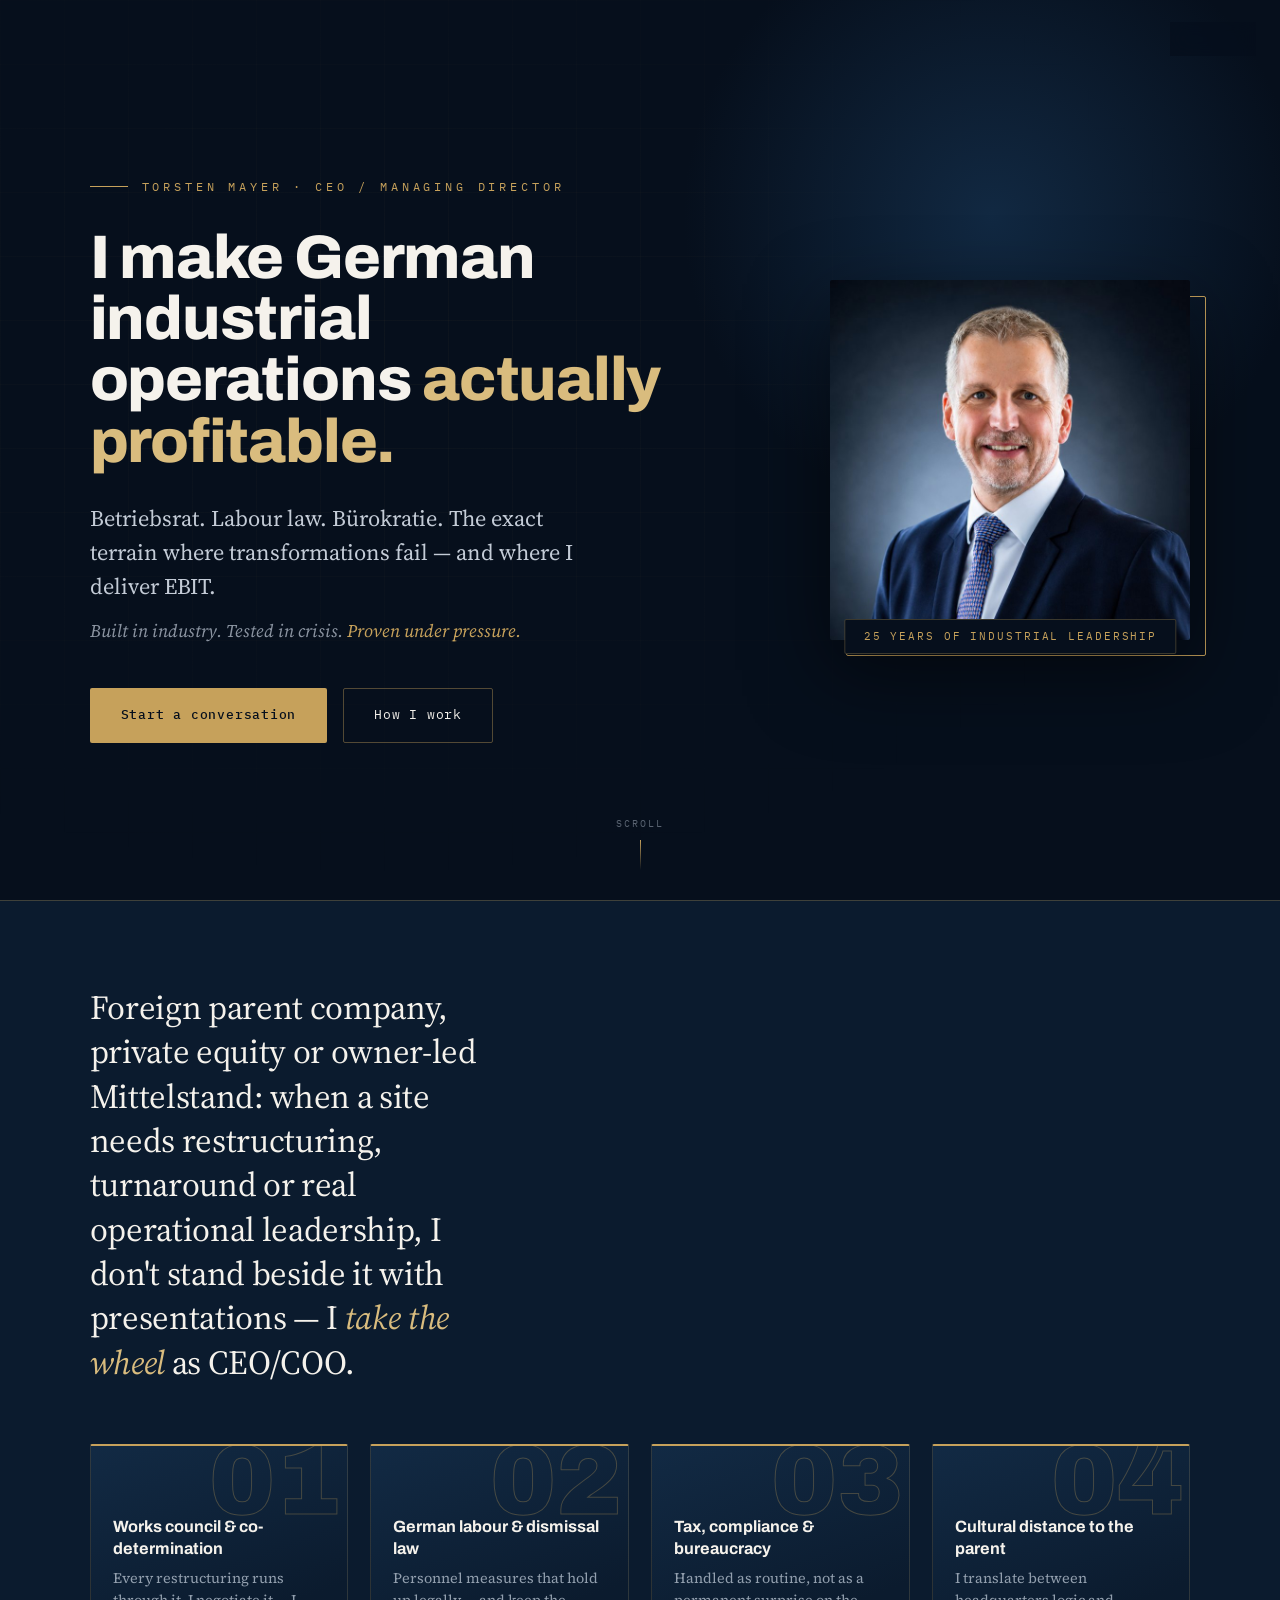
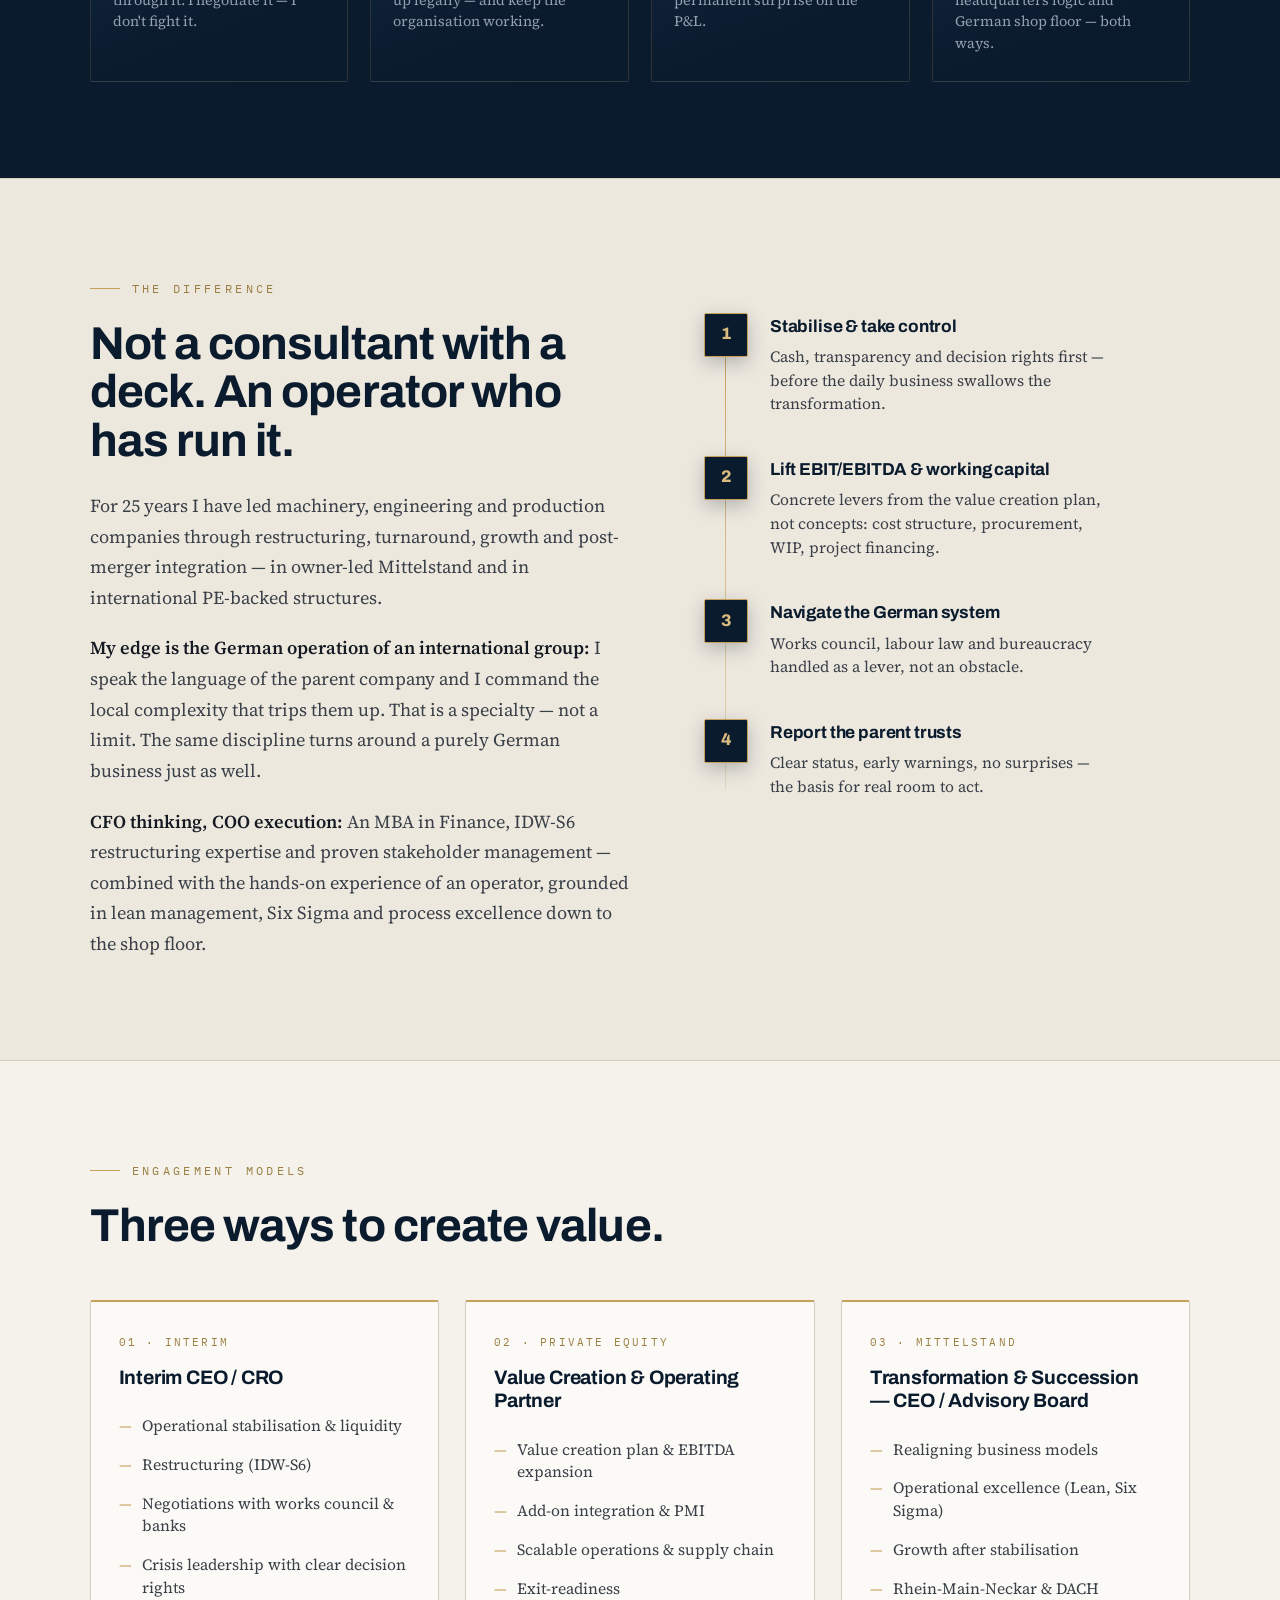
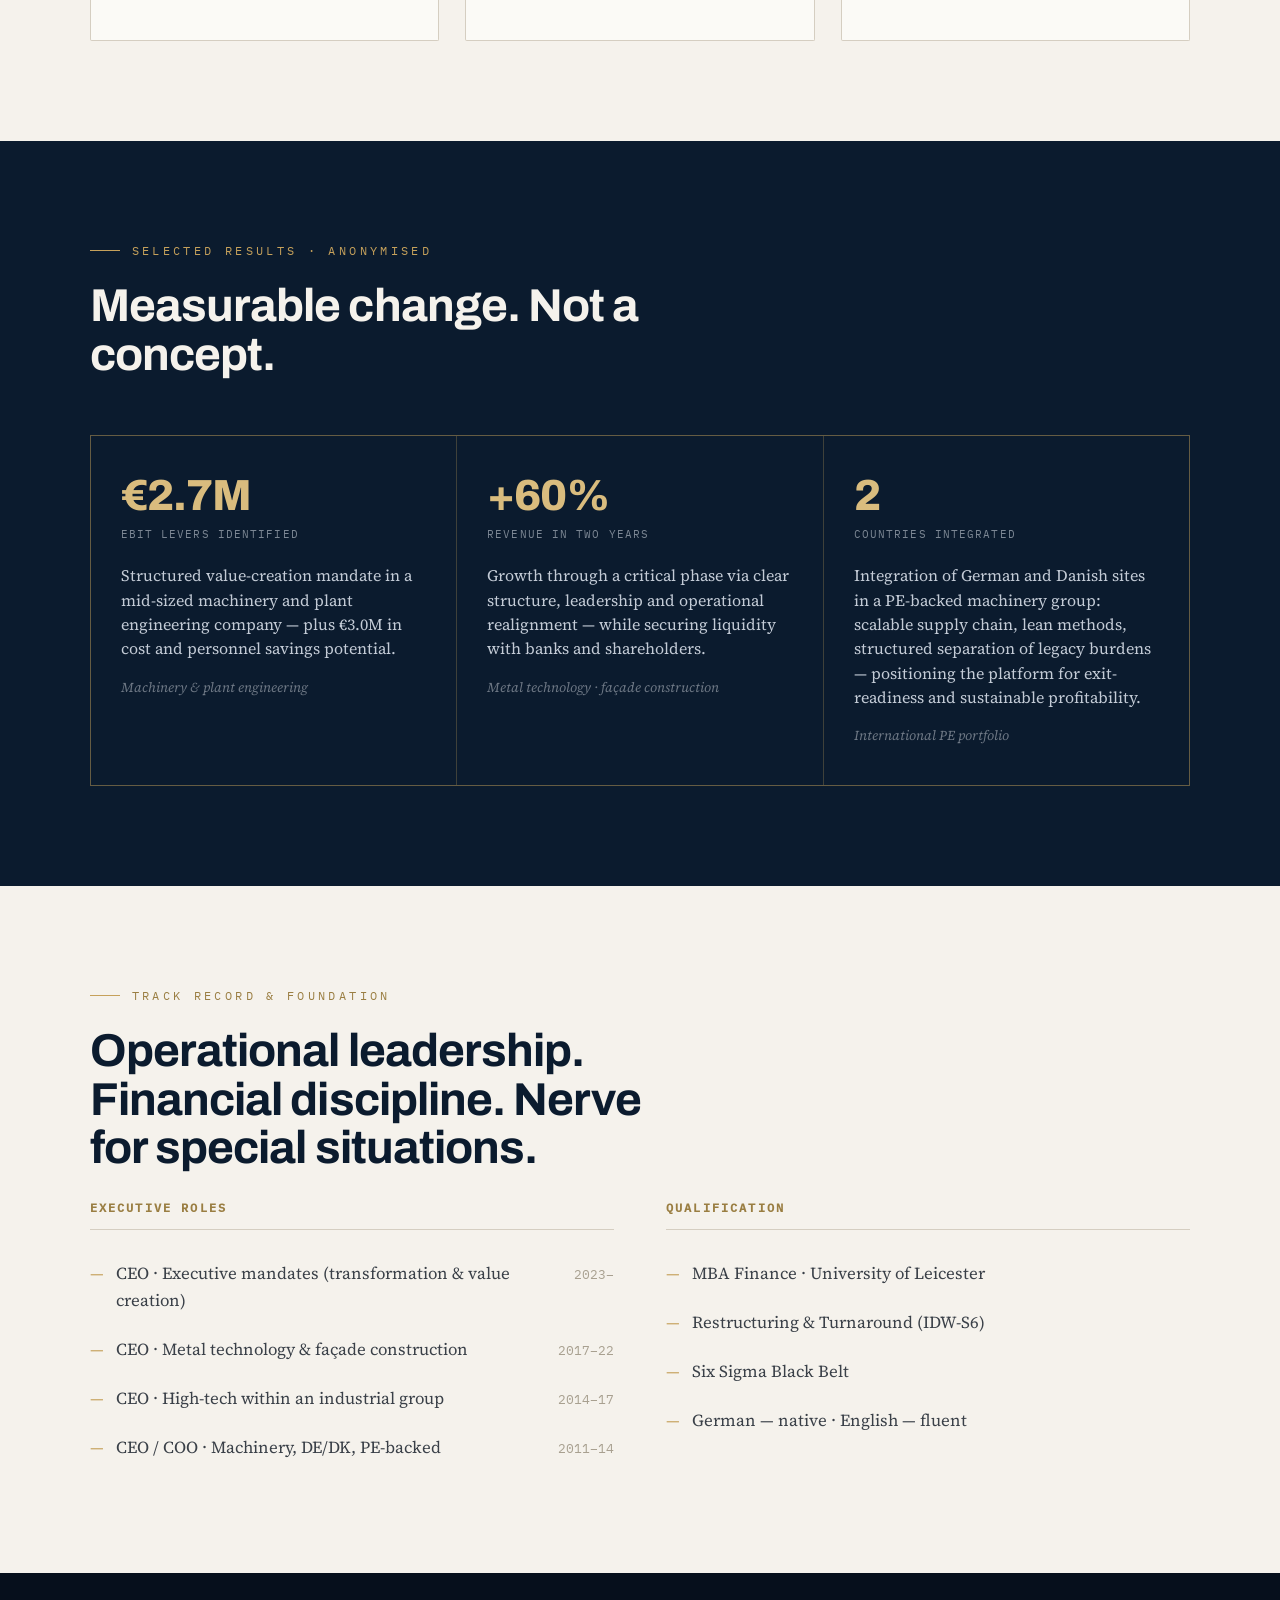
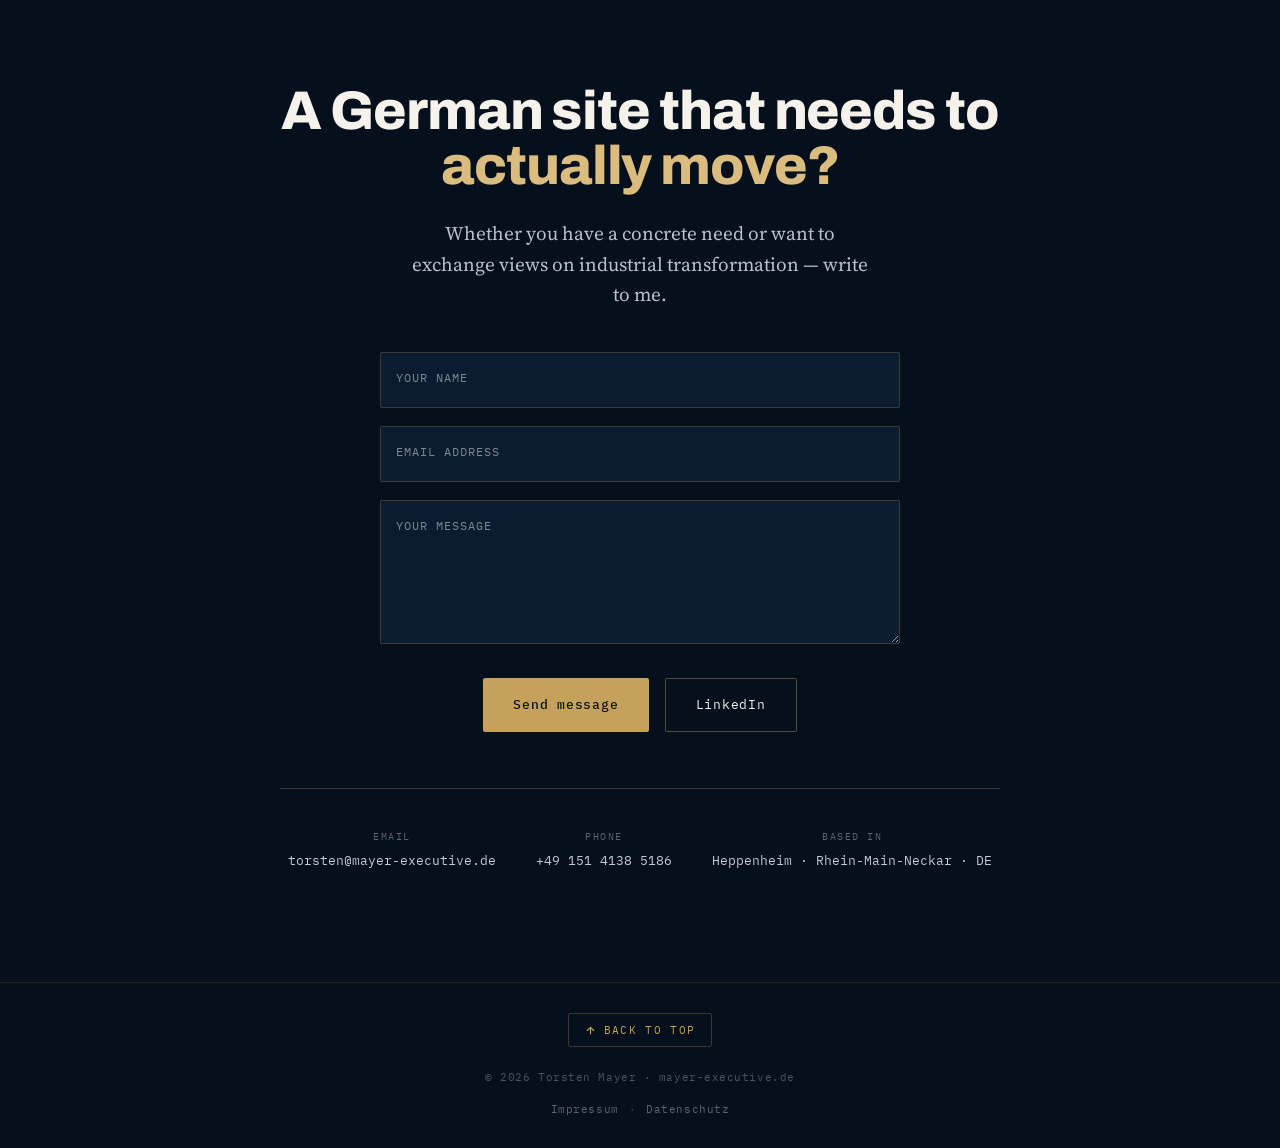
==== index.html @ fddfdbe5 "Add SEO basics: sitemap, robots, meta description, OG/Twitter tags - sitemap.xml listing index, impr" ====
<!DOCTYPE html>
<html lang="en">
<head>
<meta charset="UTF-8">
<meta name="viewport" content="width=device-width, initial-scale=1.0">
<title>Torsten Mayer, Executive for German Operations of International Companies</title>
<meta name="description" content="Torsten Mayer makes the German operations of international companies actually profitable. 25 years of industrial leadership in restructuring, turnaround and operational transformation as CEO and COO.">
<link rel="canonical" href="https://mayer-executive.de/">

<!-- Open Graph -->
<meta property="og:type" content="website">
<meta property="og:title" content="Torsten Mayer, Executive for German Operations of International Companies">
<meta property="og:description" content="I make the German operations of international companies actually profitable. 25 years of industrial leadership as CEO and COO in restructuring, turnaround and operational transformation.">
<meta property="og:url" content="https://mayer-executive.de/">
<meta property="og:image" content="https://mayer-executive.de/og-image.jpg">
<meta property="og:image:width" content="760">
<meta property="og:image:height" content="760">
<meta property="og:image:alt" content="Torsten Mayer">
<meta property="og:site_name" content="Torsten Mayer">
<meta property="og:locale" content="en_US">
<meta property="og:locale:alternate" content="de_DE">

<!-- Twitter Card -->
<meta name="twitter:card" content="summary_large_image">
<meta name="twitter:title" content="Torsten Mayer, Executive for German Operations of International Companies">
<meta name="twitter:description" content="I make the German operations of international companies actually profitable. 25 years of industrial leadership as CEO and COO.">
<meta name="twitter:image" content="https://mayer-executive.de/og-image.jpg">

<link rel="stylesheet" href="fonts.css">
<style>
  :root{
    --navy:#0B1B2E;
    --navy-deep:#060F1C;
    --navy-mid:#122A44;
    --gold:#C6A15B;
    --gold-bright:#D9BC7E;
    --paper:#F5F2EC;
    --paper-warm:#EDE8DE;
    --ink:#141922;
    --ink-soft:#3A4048;
    --line:#D5CEC1;
    --line-dark:rgba(198,161,91,0.28);
  }
  *{margin:0;padding:0;box-sizing:border-box}
  html{scroll-behavior:smooth}
  body{
    font-family:'Source Serif 4',Georgia,serif;
    color:var(--ink);
    background:var(--paper);
    line-height:1.6;
    -webkit-font-smoothing:antialiased;
    overflow-x:hidden;
  }
  .mono{font-family:'IBM Plex Mono',monospace}

  /* language visibility — controlled by body class */
  body.lang-en [data-lang="de"]{display:none !important}
  body.lang-de [data-lang="en"]{display:none !important}

  /* ---------- language switch ---------- */
  .lang-toggle{
    position:fixed;top:22px;right:24px;z-index:100;
    display:flex;gap:2px;
    background:rgba(6,15,28,0.72);
    backdrop-filter:blur(10px);
    border:1px solid var(--line-dark);
    border-radius:2px;padding:3px;
  }
  .lang-toggle button{
    font-family:'IBM Plex Mono',monospace;
    font-size:11px;letter-spacing:0.08em;
    background:none;border:none;color:#8A93A0;
    padding:6px 11px;cursor:pointer;border-radius:1px;
    transition:all .2s;
  }
  .lang-toggle button.active{background:var(--gold);color:var(--navy-deep);font-weight:500}
  .lang-toggle button:not(.active):hover{color:var(--paper)}

  /* ---------- hero ---------- */
  .hero{
    position:relative;
    background:var(--navy-deep);
    color:var(--paper);
    min-height:100vh;
    display:flex;flex-direction:column;
    justify-content:center;
    padding:110px 7vw 90px;
    overflow:hidden;
  }
  .hero-grid-bg{
    position:absolute;inset:0;
    background-image:
      linear-gradient(rgba(198,161,91,0.045) 1px,transparent 1px),
      linear-gradient(90deg,rgba(198,161,91,0.045) 1px,transparent 1px);
    background-size:64px 64px;
    mask-image:radial-gradient(ellipse 80% 70% at 30% 40%,black,transparent 85%);
    -webkit-mask-image:radial-gradient(ellipse 80% 70% at 30% 40%,black,transparent 85%);
  }
  .hero-glow{
    position:absolute;top:-15%;right:-5%;
    width:55vw;height:55vw;
    background:radial-gradient(circle,rgba(18,42,68,0.95),transparent 62%);
    pointer-events:none;
  }
  .hero-inner{
    position:relative;max-width:1160px;margin:0 auto;width:100%;
    display:grid;grid-template-columns:1.15fr 0.85fr;gap:56px;align-items:center;
  }
  .eyebrow{
    font-family:'IBM Plex Mono',monospace;
    font-size:12px;letter-spacing:0.32em;text-transform:uppercase;
    color:var(--gold);margin-bottom:30px;
    display:flex;align-items:center;gap:14px;
  }
  .eyebrow::before{content:"";width:38px;height:1px;background:var(--gold)}
  .hero h1{
    font-family:'Archivo',sans-serif;
    font-weight:800;
    font-size:clamp(2.3rem,4.8vw,4.2rem);
    line-height:1.0;letter-spacing:-0.02em;
    margin-bottom:30px;max-width:17ch;
  }
  .hero h1 .hl{color:var(--gold-bright)}
  .hero-sub{
    font-size:clamp(1.1rem,1.8vw,1.4rem);
    color:#C3CBD6;font-weight:400;
    max-width:44ch;line-height:1.5;margin-bottom:14px;
  }
  .hero-tag{
    font-family:'Source Serif 4',serif;font-style:italic;
    font-size:clamp(1rem,1.4vw,1.15rem);
    color:#8A93A0;margin-bottom:42px;
  }
  .hero-tag .proven{color:var(--gold);font-style:italic}
  .hero-cta{display:flex;gap:16px;flex-wrap:wrap;align-items:center}
  .btn{
    font-family:'IBM Plex Mono',monospace;
    font-size:13px;letter-spacing:0.06em;
    padding:16px 30px;border-radius:2px;
    text-decoration:none;cursor:pointer;border:1px solid transparent;
    transition:all .22s;display:inline-block;
  }
  .btn-gold{background:var(--gold);color:var(--navy-deep);font-weight:500}
  .btn-gold:hover{background:var(--gold-bright);transform:translateY(-2px)}
  .btn-ghost{border-color:rgba(198,161,91,0.4);color:var(--paper)}
  .btn-ghost:hover{border-color:var(--gold);background:rgba(198,161,91,0.08)}

  /* portrait */
  .hero-portrait{position:relative;justify-self:end;width:min(360px,100%)}
  .hero-portrait .frame{
    position:absolute;inset:0;
    transform:translate(16px,16px);
    border:1px solid var(--gold);
    border-radius:2px;
    pointer-events:none;
  }
  .hero-portrait img{
    display:block;width:100%;height:auto;
    border-radius:2px;
    box-shadow:0 30px 80px rgba(0,0,0,0.55);
    position:relative;
  }
  .hero-portrait .caption{
    position:absolute;bottom:-14px;left:50%;transform:translateX(-50%);
    background:var(--navy-deep);
    border:1px solid var(--line-dark);
    padding:8px 18px;border-radius:2px;
    font-family:'IBM Plex Mono',monospace;font-size:10.5px;
    letter-spacing:0.18em;text-transform:uppercase;color:var(--gold);
    white-space:nowrap;
  }

  .hero-scroll{
    position:absolute;bottom:30px;left:50%;transform:translateX(-50%);
    font-family:'IBM Plex Mono',monospace;font-size:10px;
    letter-spacing:0.2em;color:#5A6472;text-transform:uppercase;
    display:flex;flex-direction:column;align-items:center;gap:8px;
    text-decoration:none;cursor:pointer;transition:color .2s;
  }
  .hero-scroll:hover{color:var(--gold)}
  .hero-scroll::after{content:"";width:1px;height:30px;background:linear-gradient(var(--gold),transparent)}

  /* ---------- the problem strip (redesigned) ---------- */
  .strip{
    background:var(--navy);color:var(--paper);
    padding:84px 7vw 96px;border-top:1px solid var(--line-dark);
  }
  .strip-inner{max-width:1160px;margin:0 auto}
  .strip-lead{
    font-size:clamp(1.4rem,2.8vw,2.1rem);
    line-height:1.32;font-weight:400;max-width:26ch;
    letter-spacing:-0.01em;
  }
  .strip-lead .em{color:var(--gold-bright);font-style:italic}
  .strip-cards{
    display:grid;grid-template-columns:repeat(4,1fr);
    gap:22px;margin-top:60px;
  }
  .scard{
    position:relative;
    background:linear-gradient(160deg,var(--navy-mid),var(--navy) 70%);
    border:1px solid rgba(198,161,91,0.18);
    border-top:2px solid var(--gold);
    border-radius:2px;
    padding:70px 22px 26px;
    overflow:hidden;
    transition:transform .28s ease, border-color .28s ease, box-shadow .28s ease;
  }
  .scard:hover{transform:translateY(-6px);border-color:rgba(198,161,91,0.55);box-shadow:0 22px 50px rgba(0,0,0,0.4)}
  .scard .ghost{
    position:absolute;top:-14px;right:6px;
    font-family:'Archivo',sans-serif;font-weight:900;
    font-size:6.2rem;line-height:1;
    color:transparent;
    -webkit-text-stroke:1px rgba(198,161,91,0.30);
    user-select:none;pointer-events:none;
  }
  .scard .t{
    position:relative;
    font-family:'Archivo',sans-serif;font-weight:700;
    font-size:1.02rem;line-height:1.35;color:var(--paper);
    margin-bottom:8px;
  }
  .scard .d{
    position:relative;
    font-size:0.9rem;color:#93A0AF;line-height:1.5;
  }

  /* ---------- section base (light) ---------- */
  .sec{padding:100px 7vw}
  .sec-inner{max-width:1160px;margin:0 auto}
  .sec-eyebrow{
    font-family:'IBM Plex Mono',monospace;
    font-size:12px;letter-spacing:0.28em;text-transform:uppercase;
    color:#9A7E42;margin-bottom:22px;
    display:flex;align-items:center;gap:12px;
  }
  .sec-eyebrow::before{content:"";width:30px;height:1px;background:var(--gold)}
  .sec-title{
    font-family:'Archivo',sans-serif;font-weight:700;
    font-size:clamp(1.9rem,3.6vw,3rem);
    line-height:1.05;letter-spacing:-0.02em;
    color:var(--navy);margin-bottom:26px;max-width:22ch;
  }
  .sec-body{font-size:1.14rem;color:var(--ink-soft);max-width:60ch;line-height:1.68}
  .sec-body p+p{margin-top:20px}
  .sec-body .strong{color:var(--ink);font-weight:600}

  /* niche section split */
  .niche{background:var(--paper-warm);border-top:1px solid var(--line);border-bottom:1px solid var(--line)}
  .niche-grid{display:grid;grid-template-columns:1.05fr 0.95fr;gap:60px;align-items:start}
  .niche-points{margin-top:14px;position:relative;padding-left:8px}
  .niche-points::before{
    content:"";position:absolute;left:29px;top:28px;bottom:28px;
    width:1px;background:linear-gradient(var(--gold) 0%,rgba(198,161,91,0.25) 100%);
  }
  .npoint{
    display:flex;gap:22px;padding:20px 18px 20px 0;position:relative;
    border-radius:2px;transition:background .25s,transform .25s;
  }
  .npoint:hover{background:rgba(198,161,91,0.07);transform:translateX(6px)}
  .npoint .ic{
    flex-shrink:0;width:44px;height:44px;
    background:var(--navy);color:var(--gold-bright);
    border:1px solid var(--gold);
    border-radius:2px;display:flex;align-items:center;justify-content:center;
    font-family:'Archivo',sans-serif;font-size:1.05rem;font-weight:800;
    position:relative;z-index:1;
    box-shadow:0 6px 18px rgba(11,27,46,0.25);
  }
  .npoint h4{font-family:'Archivo',sans-serif;font-size:1.08rem;font-weight:700;color:var(--navy);margin-bottom:5px;letter-spacing:-0.01em}
  .npoint p{font-size:0.98rem;color:var(--ink-soft);line-height:1.5;max-width:42ch}

  /* ---------- proof / cases ---------- */
  .cases{background:var(--navy);color:var(--paper)}
  .cases .sec-eyebrow{color:var(--gold)}
  .cases .sec-title{color:var(--paper)}
  .case-grid{display:grid;grid-template-columns:repeat(3,1fr);gap:1px;background:var(--line-dark);margin-top:56px;border:1px solid var(--line-dark)}
  .case{background:var(--navy);padding:38px 30px;position:relative}
  .case .metric{
    font-family:'Archivo',sans-serif;font-weight:800;
    font-size:clamp(2rem,3.4vw,2.9rem);color:var(--gold-bright);
    letter-spacing:-0.02em;line-height:1;margin-bottom:8px;
  }
  .case .metric-label{font-family:'IBM Plex Mono',monospace;font-size:11px;letter-spacing:0.1em;color:#7C8794;text-transform:uppercase;margin-bottom:20px}
  .case .desc{font-size:1rem;color:#C3CBD6;line-height:1.52}
  .case .ctx{margin-top:16px;font-size:0.85rem;color:#6D7784;font-style:italic}

  /* ---------- credentials ---------- */
  .creds{background:var(--paper)}
  .cred-grid{display:grid;grid-template-columns:repeat(2,1fr);gap:52px;margin-top:20px}
  .cred-block h3{
    font-family:'IBM Plex Mono',monospace;font-size:12px;letter-spacing:0.18em;
    text-transform:uppercase;color:#9A7E42;margin-bottom:20px;padding-bottom:12px;
    border-bottom:1px solid var(--line);
  }
  .cred-list{list-style:none}
  .cred-list li{padding:11px 0;font-size:1.05rem;color:var(--ink-soft);display:flex;gap:12px;align-items:baseline}
  .cred-list li::before{content:"—";color:var(--gold);flex-shrink:0}
  .cred-list li .yr{margin-left:auto;font-family:'IBM Plex Mono',monospace;font-size:0.82rem;color:#A8A090}

  /* ---------- contact ---------- */
  .contact{background:var(--navy-deep);color:var(--paper);text-align:center;padding:110px 7vw}
  .contact-inner{max-width:720px;margin:0 auto}
  .contact h2{
    font-family:'Archivo',sans-serif;font-weight:800;
    font-size:clamp(2rem,4.4vw,3.4rem);line-height:1.02;
    letter-spacing:-0.02em;margin-bottom:24px;
  }
  .contact h2 .hl{color:var(--gold-bright)}
  .contact p{font-size:1.2rem;color:#B8C0CB;margin-bottom:42px;max-width:46ch;margin-left:auto;margin-right:auto}
  .contact-form{max-width:520px;margin:0 auto 56px;text-align:left}
  .cf-row{position:relative;margin-bottom:18px}
  .cf-row input,.cf-row textarea{
    width:100%;background:rgba(18,42,68,0.5);
    border:1px solid rgba(198,161,91,0.25);border-radius:2px;
    color:var(--paper);font-family:'Source Serif 4',serif;font-size:1rem;
    padding:22px 16px 10px;outline:none;transition:border-color .2s;
    resize:vertical;
  }
  .cf-row input:focus,.cf-row textarea:focus{border-color:var(--gold)}
  .cf-row label{
    position:absolute;left:16px;top:16px;
    font-family:'IBM Plex Mono',monospace;font-size:12px;letter-spacing:0.08em;
    color:#7C8794;pointer-events:none;transition:all .18s;text-transform:uppercase;
  }
  .cf-row input:focus+label,.cf-row textarea:focus+label,
  .cf-row input:not(:placeholder-shown)+label,.cf-row textarea:not(:placeholder-shown)+label{
    top:6px;font-size:9.5px;color:var(--gold);
  }
  .cf-actions{display:flex;gap:16px;justify-content:center;flex-wrap:wrap;margin-top:26px}
  .cf-actions .btn{border:none}
  .cf-actions .btn-ghost{border:1px solid rgba(198,161,91,0.4)}
  .contact-meta{
    display:flex;gap:40px;justify-content:center;flex-wrap:wrap;
    padding-top:40px;border-top:1px solid var(--line-dark);
    font-family:'IBM Plex Mono',monospace;font-size:13px;color:#8A93A0;
  }
  .contact-meta a{color:#C3CBD6;text-decoration:none;transition:color .2s}
  .contact-meta a:hover{color:var(--gold)}
  .contact-meta .lbl{color:#5A6472;display:block;font-size:10px;letter-spacing:0.15em;margin-bottom:6px;text-transform:uppercase}

  footer{background:var(--navy-deep);color:#4A5462;text-align:center;padding:30px;font-family:'IBM Plex Mono',monospace;font-size:11px;letter-spacing:0.05em;border-top:1px solid rgba(198,161,91,0.12)}
  .to-top{
    display:inline-flex;align-items:center;gap:8px;
    margin-bottom:22px;
    font-family:'IBM Plex Mono',monospace;
    font-size:11px;letter-spacing:0.12em;text-transform:uppercase;
    color:var(--gold);background:none;
    border:1px solid var(--line-dark);border-radius:2px;
    padding:9px 16px;cursor:pointer;
    transition:all .2s;
  }
  .to-top:hover{background:var(--gold);color:var(--navy-deep);border-color:var(--gold)}
  .to-top svg{width:11px;height:11px}
  .footer-legal{margin-top:14px;font-size:11px;letter-spacing:0.05em}
  .footer-legal a{color:#5A6474;text-decoration:none;transition:color .2s}
  .footer-legal a:hover{color:var(--gold)}
  .footer-legal .sep{color:#333B47;margin:0 10px}

  /* ---------- pillars ---------- */
  .pillars{background:var(--paper)}
  .pgrid{display:grid;grid-template-columns:repeat(3,1fr);gap:26px;margin-top:50px}
  .pcard{
    background:#FBFAF6;border:1px solid var(--line);border-top:2px solid var(--gold);
    border-radius:2px;padding:32px 28px;
    transition:transform .25s,box-shadow .25s;
  }
  .pcard:hover{transform:translateY(-6px);box-shadow:0 18px 40px rgba(20,25,34,0.09)}
  .pcard .ptag{
    font-family:'IBM Plex Mono',monospace;font-size:11px;letter-spacing:0.2em;
    text-transform:uppercase;color:#9A7E42;margin-bottom:14px;
  }
  .pcard h3{
    font-family:'Archivo',sans-serif;font-weight:700;font-size:1.22rem;
    color:var(--navy);letter-spacing:-0.01em;line-height:1.2;margin-bottom:18px;
  }
  .pcard ul{list-style:none}
  .pcard li{
    padding:8px 0;font-size:0.98rem;color:var(--ink-soft);
    display:flex;gap:10px;align-items:baseline;line-height:1.45;
  }
  .pcard li::before{content:"—";color:var(--gold);flex-shrink:0}

  /* reveal */
  .reveal{opacity:0;transform:translateY(24px);transition:opacity .7s ease,transform .7s ease}
  .reveal.in{opacity:1;transform:none}

  @media(max-width:960px){
    .hero-inner{grid-template-columns:1fr;gap:44px}
    .hero-portrait{justify-self:start;width:min(300px,80%)}
  }
  @media(max-width:860px){
    .strip-cards{grid-template-columns:repeat(2,1fr)}
    .case-grid{grid-template-columns:1fr}
    .pgrid{grid-template-columns:1fr}
    .niche-grid{grid-template-columns:1fr;gap:36px}
    .cred-grid{grid-template-columns:1fr;gap:36px}
    .contact-meta{gap:26px}
    .sec{padding:72px 7vw}
    .hero{padding:100px 7vw 70px}
  }
  @media(max-width:520px){
    .strip-cards{grid-template-columns:1fr}
  }
  @media(prefers-reduced-motion:reduce){
    .reveal{transition:none;opacity:1;transform:none}
    .scard{transition:none}
    html{scroll-behavior:auto}
  }
</style>
</head>
<body class="lang-en">

<div class="lang-toggle">
  <button id="btn-en" class="active" onclick="setLang('en')">EN</button>
  <button id="btn-de" onclick="setLang('de')">DE</button>
</div>

<!-- ===================== HERO ===================== -->
<header class="hero">
  <div class="hero-grid-bg"></div>
  <div class="hero-glow"></div>
  <div class="hero-inner">
    <div>
      <div class="eyebrow">
        <span data-lang="en">Torsten Mayer · CEO / Managing Director</span>
        <span data-lang="de">Torsten Mayer · CEO / Geschäftsführer</span>
      </div>
      <h1>
        <span data-lang="en">I make German industrial operations <span class="hl">actually profitable.</span></span>
        <span data-lang="de">Ich mache deutsche Industrie-Standorte <span class="hl">wirklich profitabel.</span></span>
      </h1>
      <p class="hero-sub">
        <span data-lang="en">Betriebsrat. Labour law. Bürokratie. The exact terrain where transformations fail — and where I deliver EBIT.</span>
        <span data-lang="de">Betriebsrat. Arbeitsrecht. Bürokratie. Genau das Terrain, auf dem Transformationen scheitern — und auf dem ich EBIT liefere.</span>
      </p>
      <p class="hero-tag">
        <span data-lang="en">Built in industry. Tested in crisis. <span class="proven">Proven under pressure.</span></span>
        <span data-lang="de">Built in industry. Tested in crisis. <span class="proven">Proven under pressure.</span></span>
      </p>
      <div class="hero-cta">
        <a href="#contact" class="btn btn-gold">
          <span data-lang="en">Start a conversation</span>
          <span data-lang="de">Gespräch beginnen</span>
        </a>
        <a href="#niche" class="btn btn-ghost">
          <span data-lang="en">How I work</span>
          <span data-lang="de">Wie ich arbeite</span>
        </a>
      </div>
    </div>
    <div class="hero-portrait">
      <div class="frame"></div>
      <img src="[data-uri]" alt="Torsten Mayer">
      <div class="caption">
        <span data-lang="en">25 years of industrial leadership</span>
        <span data-lang="de">25 Jahre Führung in der Industrie</span>
      </div>
    </div>
  </div>
  <a href="#terrain" class="hero-scroll" aria-label="Scroll down">
    <span data-lang="en">Scroll</span><span data-lang="de">Weiter</span>
  </a>
</header>

<!-- ===================== PROBLEM STRIP ===================== -->
<section class="strip" id="terrain">
  <div class="strip-inner">
    <p class="strip-lead reveal">
      <span data-lang="en">Foreign parent company, private equity or owner-led Mittelstand: when a site needs restructuring, turnaround or real operational leadership, I don't stand beside it with presentations — I <span class="em">take the wheel</span> as CEO/COO.</span>
      <span data-lang="de">Ob ausländische Konzernmutter, Private Equity oder inhabergeführter Mittelstand: Wenn ein Standort Restrukturierung, Turnaround oder echte operative Führung braucht, stehe ich nicht mit Präsentationen an der Seite — sondern als CEO/COO <span class="em">am Steuer</span>.</span>
    </p>
    <div class="strip-cards reveal">
      <div class="scard">
        <div class="ghost">01</div>
        <div class="t"><span data-lang="en">Works council & co-determination</span><span data-lang="de">Betriebsrat & Mitbestimmung</span></div>
        <div class="d"><span data-lang="en">Every restructuring runs through it. I negotiate it — I don't fight it.</span><span data-lang="de">Jede Restrukturierung läuft hier durch. Ich verhandle das — ich bekämpfe es nicht.</span></div>
      </div>
      <div class="scard">
        <div class="ghost">02</div>
        <div class="t"><span data-lang="en">German labour & dismissal law</span><span data-lang="de">Arbeits- & Kündigungsrecht</span></div>
        <div class="d"><span data-lang="en">Personnel measures that hold up legally — and keep the organisation working.</span><span data-lang="de">Personalmaßnahmen, die rechtlich halten — und die Organisation arbeitsfähig lassen.</span></div>
      </div>
      <div class="scard">
        <div class="ghost">03</div>
        <div class="t"><span data-lang="en">Tax, compliance & bureaucracy</span><span data-lang="de">Steuern, Compliance & Bürokratie</span></div>
        <div class="d"><span data-lang="en">Handled as routine, not as a permanent surprise on the P&L.</span><span data-lang="de">Als Routine gemanagt — nicht als Dauerüberraschung in der GuV.</span></div>
      </div>
      <div class="scard">
        <div class="ghost">04</div>
        <div class="t"><span data-lang="en">Cultural distance to the parent</span><span data-lang="de">Kulturelle Distanz zur Mutter</span></div>
        <div class="d"><span data-lang="en">I translate between headquarters logic and German shop floor — both ways.</span><span data-lang="de">Ich übersetze zwischen Zentrale und deutschem Shopfloor — in beide Richtungen.</span></div>
      </div>
    </div>
  </div>
</section>

<!-- ===================== NICHE / POSITIONING ===================== -->
<section class="sec niche" id="niche">
  <div class="sec-inner">
    <div class="niche-grid">
      <div>
        <div class="sec-eyebrow reveal"><span data-lang="en">The difference</span><span data-lang="de">Der Unterschied</span></div>
        <h2 class="sec-title reveal">
          <span data-lang="en">Not a consultant with a deck. An operator who has run it.</span>
          <span data-lang="de">Kein Berater mit Präsentation. Ein Macher, der es geführt hat.</span>
        </h2>
        <div class="sec-body reveal">
          <p data-lang="en">For 25 years I have led machinery, engineering and production companies through restructuring, turnaround, growth and post-merger integration — in owner-led Mittelstand and in international PE-backed structures.</p>
          <p data-lang="en"><span class="strong">My edge is the German operation of an international group:</span> I speak the language of the parent company and I command the local complexity that trips them up. That is a specialty — not a limit. The same discipline turns around a purely German business just as well.</p>
          <p data-lang="de">Seit 25 Jahren führe ich Maschinenbau-, Engineering- und Produktionsunternehmen durch Restrukturierung, Turnaround, Wachstum und Post-Merger-Integration — im inhabergeführten Mittelstand und in internationalen PE-Strukturen.</p>
          <p data-lang="de"><span class="strong">Meine Stärke ist der deutsche Standort einer internationalen Gruppe:</span> Ich spreche die Sprache der Mutter und beherrsche die lokale Komplexität, an der sie scheitert. Das ist ein Schwerpunkt — keine Grenze. Dieselbe Disziplin dreht auch ein rein deutsches Unternehmen.</p>
          <p data-lang="en"><span class="strong">CFO thinking, COO execution:</span> An MBA in Finance, IDW-S6 restructuring expertise and proven stakeholder management — combined with the hands-on experience of an operator, grounded in lean management, Six Sigma and process excellence down to the shop floor.</p>
          <p data-lang="de"><span class="strong">CFO-Denken, COO-Umsetzung:</span> MBA in Finance, IDW-S6-Restrukturierungsexpertise und belastbares Stakeholder-Management — verbunden mit der Hands-on-Erfahrung des Operators, fundiert durch Lean Management, Six Sigma und Prozessexzellenz bis auf den Shopfloor.</p>
        </div>
      </div>
      <div class="niche-points reveal">
        <div class="npoint">
          <div class="ic">1</div>
          <div>
            <h4><span data-lang="en">Stabilise & take control</span><span data-lang="de">Stabilisieren & Kontrolle gewinnen</span></h4>
            <p><span data-lang="en">Cash, transparency and decision rights first — before the daily business swallows the transformation.</span><span data-lang="de">Cash, Transparenz und Entscheidungswege zuerst — bevor das Tagesgeschäft die Transformation frisst.</span></p>
          </div>
        </div>
        <div class="npoint">
          <div class="ic">2</div>
          <div>
            <h4><span data-lang="en">Lift EBIT/EBITDA & working capital</span><span data-lang="de">EBIT/EBITDA & Working Capital heben</span></h4>
            <p><span data-lang="en">Concrete levers from the value creation plan, not concepts: cost structure, procurement, WIP, project financing.</span><span data-lang="de">Konkrete Hebel aus dem Value-Creation-Plan statt Konzepte: Kostenstruktur, Einkauf, WIP, Projektfinanzierung.</span></p>
          </div>
        </div>
        <div class="npoint">
          <div class="ic">3</div>
          <div>
            <h4><span data-lang="en">Navigate the German system</span><span data-lang="de">Das deutsche System navigieren</span></h4>
            <p><span data-lang="en">Works council, labour law and bureaucracy handled as a lever, not an obstacle.</span><span data-lang="de">Betriebsrat, Arbeitsrecht und Bürokratie als Hebel, nicht als Hindernis.</span></p>
          </div>
        </div>
        <div class="npoint">
          <div class="ic">4</div>
          <div>
            <h4><span data-lang="en">Report the parent trusts</span><span data-lang="de">Reporting, dem die Mutter vertraut</span></h4>
            <p><span data-lang="en">Clear status, early warnings, no surprises — the basis for real room to act.</span><span data-lang="de">Klarer Status, frühe Warnung, keine Überraschungen — die Basis für echten Handlungsspielraum.</span></p>
          </div>
        </div>
      </div>
    </div>
  </div>
</section>

<!-- ===================== PILLARS ===================== -->
<section class="sec pillars">
  <div class="sec-inner">
    <div class="sec-eyebrow reveal"><span data-lang="en">Engagement models</span><span data-lang="de">Zusammenarbeit</span></div>
    <h2 class="sec-title reveal"><span data-lang="en">Three ways to create value.</span><span data-lang="de">Drei Wege, Wert zu schaffen.</span></h2>
    <div class="pgrid">
      <div class="pcard reveal">
        <div class="ptag">01 · Interim</div>
        <h3><span data-lang="en">Interim CEO / CRO</span><span data-lang="de">Interim CEO / CRO</span></h3>
        <ul>
          <li><span data-lang="en">Operational stabilisation & liquidity</span><span data-lang="de">Operative Stabilisierung & Liquidität</span></li>
          <li><span data-lang="en">Restructuring (IDW-S6)</span><span data-lang="de">Restrukturierung (IDW-S6)</span></li>
          <li><span data-lang="en">Negotiations with works council & banks</span><span data-lang="de">Verhandlungen mit Betriebsrat & Banken</span></li>
          <li><span data-lang="en">Crisis leadership with clear decision rights</span><span data-lang="de">Krisenführung mit klaren Entscheidungswegen</span></li>
        </ul>
      </div>
      <div class="pcard reveal">
        <div class="ptag">02 · Private Equity</div>
        <h3><span data-lang="en">Value Creation & Operating Partner</span><span data-lang="de">Value Creation & Operating Partner</span></h3>
        <ul>
          <li><span data-lang="en">Value creation plan & EBITDA expansion</span><span data-lang="de">Value-Creation-Plan & EBITDA-Expansion</span></li>
          <li><span data-lang="en">Add-on integration & PMI</span><span data-lang="de">Add-on-Integration & PMI</span></li>
          <li><span data-lang="en">Scalable operations & supply chain</span><span data-lang="de">Skalierbare Operations & Supply Chain</span></li>
          <li><span data-lang="en">Exit-readiness</span><span data-lang="de">Exit-Readiness</span></li>
        </ul>
      </div>
      <div class="pcard reveal">
        <div class="ptag">03 · Mittelstand</div>
        <h3><span data-lang="en">Transformation & Succession — CEO / Advisory Board</span><span data-lang="de">Transformation & Nachfolge — CEO / Beirat</span></h3>
        <ul>
          <li><span data-lang="en">Realigning business models</span><span data-lang="de">Neuausrichtung von Geschäftsmodellen</span></li>
          <li><span data-lang="en">Operational excellence (Lean, Six Sigma)</span><span data-lang="de">Operative Exzellenz (Lean, Six Sigma)</span></li>
          <li><span data-lang="en">Growth after stabilisation</span><span data-lang="de">Wachstum nach Stabilisierung</span></li>
          <li><span data-lang="en">Rhein-Main-Neckar & DACH</span><span data-lang="de">Rhein-Main-Neckar & DACH</span></li>
        </ul>
      </div>
    </div>
  </div>
</section>

<!-- ===================== PROOF / CASES ===================== -->
<section class="sec cases">
  <div class="sec-inner">
    <div class="sec-eyebrow reveal"><span data-lang="en">Selected results · anonymised</span><span data-lang="de">Ausgewählte Ergebnisse · anonymisiert</span></div>
    <h2 class="sec-title reveal"><span data-lang="en">Measurable change. Not a concept.</span><span data-lang="de">Messbare Veränderung. Kein Konzept.</span></h2>
    <div class="case-grid">
      <div class="case reveal">
        <div class="metric">€2.7M</div>
        <div class="metric-label"><span data-lang="en">EBIT levers identified</span><span data-lang="de">EBIT-Hebel identifiziert</span></div>
        <div class="desc"><span data-lang="en">Structured value-creation mandate in a mid-sized machinery and plant engineering company — plus €3.0M in cost and personnel savings potential.</span><span data-lang="de">Strukturiertes Value-Creation-Mandat in einem mittelständischen Maschinen- und Anlagenbauunternehmen — plus €3,0 Mio. Personal- und Kosteneinsparpotenzial.</span></div>
        <div class="ctx"><span data-lang="en">Machinery & plant engineering</span><span data-lang="de">Maschinen- & Anlagenbau</span></div>
      </div>
      <div class="case reveal">
        <div class="metric">+60%</div>
        <div class="metric-label"><span data-lang="en">Revenue in two years</span><span data-lang="de">Umsatz in zwei Jahren</span></div>
        <div class="desc"><span data-lang="en">Growth through a critical phase via clear structure, leadership and operational realignment — while securing liquidity with banks and shareholders.</span><span data-lang="de">Wachstum durch eine kritische Phase mit klarer Struktur, Führung und operativer Neuausrichtung — bei gleichzeitiger Liquiditätssicherung mit Banken und Gesellschaftern.</span></div>
        <div class="ctx"><span data-lang="en">Metal technology · façade construction</span><span data-lang="de">Metalltechnik · Fassadenbau</span></div>
      </div>
      <div class="case reveal">
        <div class="metric">2</div>
        <div class="metric-label"><span data-lang="en">Countries integrated</span><span data-lang="de">Länder integriert</span></div>
        <div class="desc"><span data-lang="en">Integration of German and Danish sites in a PE-backed machinery group: scalable supply chain, lean methods, structured separation of legacy burdens — positioning the platform for exit-readiness and sustainable profitability.</span><span data-lang="de">Integration deutscher und dänischer Standorte in einer PE-geführten Maschinenbaugruppe: skalierbare Supply Chain, Lean-Methoden, strukturierte Abtrennung von Altlasten — Positionierung auf Exit-Readiness und nachhaltige Profitabilität.</span></div>
        <div class="ctx"><span data-lang="en">International PE portfolio</span><span data-lang="de">Internationales PE-Portfolio</span></div>
      </div>
    </div>
  </div>
</section>

<!-- ===================== CREDENTIALS ===================== -->
<section class="sec creds">
  <div class="sec-inner">
    <div class="sec-eyebrow reveal"><span data-lang="en">Track record & foundation</span><span data-lang="de">Erfahrung & Fundament</span></div>
    <h2 class="sec-title reveal"><span data-lang="en">Operational leadership. Financial discipline. Nerve for special situations.</span><span data-lang="de">Operative Führung. Finanzielle Disziplin. Nerv für Sondersituationen.</span></h2>
    <div class="cred-grid">
      <div class="cred-block reveal">
        <h3><span data-lang="en">Executive roles</span><span data-lang="de">Führungsrollen</span></h3>
        <ul class="cred-list">
          <li><span data-lang="en">CEO · Executive mandates (transformation & value creation)</span><span data-lang="de">CEO · Executive-Mandate (Transformation & Value Creation)</span><span class="yr">2023–</span></li>
          <li><span data-lang="en">CEO · Metal technology & façade construction</span><span data-lang="de">CEO · Metalltechnik & Fassadenbau</span><span class="yr">2017–22</span></li>
          <li><span data-lang="en">CEO · High-tech within an industrial group</span><span data-lang="de">CEO · High-Tech in einer Industriegruppe</span><span class="yr">2014–17</span></li>
          <li><span data-lang="en">CEO / COO · Machinery, DE/DK, PE-backed</span><span data-lang="de">CEO / COO · Maschinenbau, DE/DK, PE-geführt</span><span class="yr">2011–14</span></li>
        </ul>
      </div>
      <div class="cred-block reveal">
        <h3><span data-lang="en">Qualification</span><span data-lang="de">Qualifikation</span></h3>
        <ul class="cred-list">
          <li><span data-lang="en">MBA Finance · University of Leicester</span><span data-lang="de">MBA Finance · University of Leicester</span></li>
          <li><span data-lang="en">Restructuring & Turnaround (IDW-S6)</span><span data-lang="de">Restrukturierung & Turnaround (IDW-S6)</span></li>
          <li><span data-lang="en">Six Sigma Black Belt</span><span data-lang="de">Six Sigma Black Belt</span></li>
          <li><span data-lang="en">German — native · English — fluent</span><span data-lang="de">Deutsch — Muttersprache · Englisch — verhandlungssicher</span></li>
        </ul>
      </div>
    </div>
  </div>
</section>

<!-- ===================== CONTACT ===================== -->
<section class="contact" id="contact">
  <div class="contact-inner">
    <h2>
      <span data-lang="en">A German site that needs to <span class="hl">actually move?</span></span>
      <span data-lang="de">Ein deutscher Standort, der sich <span class="hl">wirklich bewegen</span> muss?</span>
    </h2>
    <p>
      <span data-lang="en">Whether you have a concrete need or want to exchange views on industrial transformation — write to me.</span>
      <span data-lang="de">Ob konkreter Bedarf oder Austausch über industrielle Transformation — schreiben Sie mir.</span>
    </p>
    <form class="contact-form" action="https://formspree.io/f/YOUR_FORM_ID" method="POST">
      <div class="cf-row">
        <input type="text" name="name" required placeholder=" " id="cf-name">
        <label for="cf-name"><span data-lang="en">Your name</span><span data-lang="de">Ihr Name</span></label>
      </div>
      <div class="cf-row">
        <input type="email" name="email" required placeholder=" " id="cf-email">
        <label for="cf-email"><span data-lang="en">Email address</span><span data-lang="de">E-Mail-Adresse</span></label>
      </div>
      <div class="cf-row">
        <textarea name="message" rows="5" required placeholder=" " id="cf-msg"></textarea>
        <label for="cf-msg"><span data-lang="en">Your message</span><span data-lang="de">Ihre Nachricht</span></label>
      </div>
      <div class="cf-actions">
        <button type="submit" class="btn btn-gold">
          <span data-lang="en">Send message</span><span data-lang="de">Nachricht senden</span>
        </button>
        <a href="https://www.linkedin.com/in/torsten-mayer-mba-turnaround/" class="btn btn-ghost" target="_blank" rel="noopener">LinkedIn</a>
      </div>
    </form>
    <div class="contact-meta">
      <div><span class="lbl">Email</span><a href="mailto:torsten@mayer-executive.de">torsten@mayer-executive.de</a></div>
      <div><span class="lbl"><span data-lang="en">Phone</span><span data-lang="de">Telefon</span></span><a href="tel:+4915141385186">+49 151 4138 5186</a></div>
      <div><span class="lbl"><span data-lang="en">Based in</span><span data-lang="de">Standort</span></span><span style="color:#C3CBD6">Heppenheim · Rhein-Main-Neckar · DE</span></div>
    </div>
  </div>
</section>

<footer>
  <div>
    <button class="to-top" onclick="scrollToTop()" aria-label="Back to top">
      <svg viewBox="0 0 24 24" fill="none" stroke="currentColor" stroke-width="2.4" stroke-linecap="round" stroke-linejoin="round"><path d="M12 19V5M5 12l7-7 7 7"/></svg>
      <span data-lang="en">Back to top</span><span data-lang="de">Nach oben</span>
    </button>
  </div>
  © 2026 Torsten Mayer · mayer-executive.de
  <div class="footer-legal">
    <a href="impressum.html">Impressum</a><span class="sep">·</span><a href="datenschutz.html">Datenschutz</a>
  </div>
</footer>

<script>
  function setLang(lang){
    document.documentElement.lang = lang;
    document.body.className = 'lang-' + lang;
    document.getElementById('btn-en').classList.toggle('active',lang==='en');
    document.getElementById('btn-de').classList.toggle('active',lang==='de');
    try{localStorage.setItem('tm-lang',lang)}catch(e){}
  }
  (function(){
    let saved='en';
    try{saved=localStorage.getItem('tm-lang')||'en'}catch(e){}
    setLang(saved);
  })();

  function scrollToTop(){
    window.scrollTo({top:0,behavior:'smooth'});
  }

  const io=new IntersectionObserver((entries)=>{
    entries.forEach(e=>{if(e.isIntersecting){e.target.classList.add('in');io.unobserve(e.target)}});
  },{threshold:0.14});
  document.querySelectorAll('.reveal').forEach(el=>io.observe(el));
</script>
</body>
</html>
---- fonts.css ----
﻿/* Self-hosted fonts (Archivo, Source Serif 4, IBM Plex Mono) - latin + latin-ext subsets. Downloaded from Google Fonts, served locally for GDPR compliance. */

@font-face {
  font-family: 'Archivo';
  font-style: normal;
  font-weight: 500;
  font-display: swap;
  src: url(fonts/archivo-500-normal-latinext.woff2) format('woff2');
  unicode-range: U+0100-02BA, U+02BD-02C5, U+02C7-02CC, U+02CE-02D7, U+02DD-02FF, U+0304, U+0308, U+0329, U+1D00-1DBF, U+1E00-1E9F, U+1EF2-1EFF, U+2020, U+20A0-20AB, U+20AD-20C0, U+2113, U+2C60-2C7F, U+A720-A7FF;
}

@font-face {
  font-family: 'Archivo';
  font-style: normal;
  font-weight: 500;
  font-display: swap;
  src: url(fonts/archivo-500-normal-latin.woff2) format('woff2');
  unicode-range: U+0000-00FF, U+0131, U+0152-0153, U+02BB-02BC, U+02C6, U+02DA, U+02DC, U+0304, U+0308, U+0329, U+2000-206F, U+20AC, U+2122, U+2191, U+2193, U+2212, U+2215, U+FEFF, U+FFFD;
}

@font-face {
  font-family: 'Archivo';
  font-style: normal;
  font-weight: 600;
  font-display: swap;
  src: url(fonts/archivo-600-normal-latinext.woff2) format('woff2');
  unicode-range: U+0100-02BA, U+02BD-02C5, U+02C7-02CC, U+02CE-02D7, U+02DD-02FF, U+0304, U+0308, U+0329, U+1D00-1DBF, U+1E00-1E9F, U+1EF2-1EFF, U+2020, U+20A0-20AB, U+20AD-20C0, U+2113, U+2C60-2C7F, U+A720-A7FF;
}

@font-face {
  font-family: 'Archivo';
  font-style: normal;
  font-weight: 600;
  font-display: swap;
  src: url(fonts/archivo-600-normal-latin.woff2) format('woff2');
  unicode-range: U+0000-00FF, U+0131, U+0152-0153, U+02BB-02BC, U+02C6, U+02DA, U+02DC, U+0304, U+0308, U+0329, U+2000-206F, U+20AC, U+2122, U+2191, U+2193, U+2212, U+2215, U+FEFF, U+FFFD;
}

@font-face {
  font-family: 'Archivo';
  font-style: normal;
  font-weight: 700;
  font-display: swap;
  src: url(fonts/archivo-700-normal-latinext.woff2) format('woff2');
  unicode-range: U+0100-02BA, U+02BD-02C5, U+02C7-02CC, U+02CE-02D7, U+02DD-02FF, U+0304, U+0308, U+0329, U+1D00-1DBF, U+1E00-1E9F, U+1EF2-1EFF, U+2020, U+20A0-20AB, U+20AD-20C0, U+2113, U+2C60-2C7F, U+A720-A7FF;
}

@font-face {
  font-family: 'Archivo';
  font-style: normal;
  font-weight: 700;
  font-display: swap;
  src: url(fonts/archivo-700-normal-latin.woff2) format('woff2');
  unicode-range: U+0000-00FF, U+0131, U+0152-0153, U+02BB-02BC, U+02C6, U+02DA, U+02DC, U+0304, U+0308, U+0329, U+2000-206F, U+20AC, U+2122, U+2191, U+2193, U+2212, U+2215, U+FEFF, U+FFFD;
}

@font-face {
  font-family: 'Archivo';
  font-style: normal;
  font-weight: 800;
  font-display: swap;
  src: url(fonts/archivo-800-normal-latinext.woff2) format('woff2');
  unicode-range: U+0100-02BA, U+02BD-02C5, U+02C7-02CC, U+02CE-02D7, U+02DD-02FF, U+0304, U+0308, U+0329, U+1D00-1DBF, U+1E00-1E9F, U+1EF2-1EFF, U+2020, U+20A0-20AB, U+20AD-20C0, U+2113, U+2C60-2C7F, U+A720-A7FF;
}

@font-face {
  font-family: 'Archivo';
  font-style: normal;
  font-weight: 800;
  font-display: swap;
  src: url(fonts/archivo-800-normal-latin.woff2) format('woff2');
  unicode-range: U+0000-00FF, U+0131, U+0152-0153, U+02BB-02BC, U+02C6, U+02DA, U+02DC, U+0304, U+0308, U+0329, U+2000-206F, U+20AC, U+2122, U+2191, U+2193, U+2212, U+2215, U+FEFF, U+FFFD;
}

@font-face {
  font-family: 'Archivo';
  font-style: normal;
  font-weight: 900;
  font-display: swap;
  src: url(fonts/archivo-900-normal-latinext.woff2) format('woff2');
  unicode-range: U+0100-02BA, U+02BD-02C5, U+02C7-02CC, U+02CE-02D7, U+02DD-02FF, U+0304, U+0308, U+0329, U+1D00-1DBF, U+1E00-1E9F, U+1EF2-1EFF, U+2020, U+20A0-20AB, U+20AD-20C0, U+2113, U+2C60-2C7F, U+A720-A7FF;
}

@font-face {
  font-family: 'Archivo';
  font-style: normal;
  font-weight: 900;
  font-display: swap;
  src: url(fonts/archivo-900-normal-latin.woff2) format('woff2');
  unicode-range: U+0000-00FF, U+0131, U+0152-0153, U+02BB-02BC, U+02C6, U+02DA, U+02DC, U+0304, U+0308, U+0329, U+2000-206F, U+20AC, U+2122, U+2191, U+2193, U+2212, U+2215, U+FEFF, U+FFFD;
}

@font-face {
  font-family: 'IBM Plex Mono';
  font-style: normal;
  font-weight: 400;
  font-display: swap;
  src: url(fonts/ibmplexmono-400-normal-latinext.woff2) format('woff2');
  unicode-range: U+0100-02BA, U+02BD-02C5, U+02C7-02CC, U+02CE-02D7, U+02DD-02FF, U+0304, U+0308, U+0329, U+1D00-1DBF, U+1E00-1E9F, U+1EF2-1EFF, U+2020, U+20A0-20AB, U+20AD-20C0, U+2113, U+2C60-2C7F, U+A720-A7FF;
}

@font-face {
  font-family: 'IBM Plex Mono';
  font-style: normal;
  font-weight: 400;
  font-display: swap;
  src: url(fonts/ibmplexmono-400-normal-latin.woff2) format('woff2');
  unicode-range: U+0000-00FF, U+0131, U+0152-0153, U+02BB-02BC, U+02C6, U+02DA, U+02DC, U+0304, U+0308, U+0329, U+2000-206F, U+20AC, U+2122, U+2191, U+2193, U+2212, U+2215, U+FEFF, U+FFFD;
}

@font-face {
  font-family: 'IBM Plex Mono';
  font-style: normal;
  font-weight: 500;
  font-display: swap;
  src: url(fonts/ibmplexmono-500-normal-latinext.woff2) format('woff2');
  unicode-range: U+0100-02BA, U+02BD-02C5, U+02C7-02CC, U+02CE-02D7, U+02DD-02FF, U+0304, U+0308, U+0329, U+1D00-1DBF, U+1E00-1E9F, U+1EF2-1EFF, U+2020, U+20A0-20AB, U+20AD-20C0, U+2113, U+2C60-2C7F, U+A720-A7FF;
}

@font-face {
  font-family: 'IBM Plex Mono';
  font-style: normal;
  font-weight: 500;
  font-display: swap;
  src: url(fonts/ibmplexmono-500-normal-latin.woff2) format('woff2');
  unicode-range: U+0000-00FF, U+0131, U+0152-0153, U+02BB-02BC, U+02C6, U+02DA, U+02DC, U+0304, U+0308, U+0329, U+2000-206F, U+20AC, U+2122, U+2191, U+2193, U+2212, U+2215, U+FEFF, U+FFFD;
}

@font-face {
  font-family: 'Source Serif 4';
  font-style: italic;
  font-weight: 400;
  font-display: swap;
  src: url(fonts/sourceserif4-400-italic-latinext.woff2) format('woff2');
  unicode-range: U+0100-02BA, U+02BD-02C5, U+02C7-02CC, U+02CE-02D7, U+02DD-02FF, U+0304, U+0308, U+0329, U+1D00-1DBF, U+1E00-1E9F, U+1EF2-1EFF, U+2020, U+20A0-20AB, U+20AD-20C0, U+2113, U+2C60-2C7F, U+A720-A7FF;
}

@font-face {
  font-family: 'Source Serif 4';
  font-style: italic;
  font-weight: 400;
  font-display: swap;
  src: url(fonts/sourceserif4-400-italic-latin.woff2) format('woff2');
  unicode-range: U+0000-00FF, U+0131, U+0152-0153, U+02BB-02BC, U+02C6, U+02DA, U+02DC, U+0304, U+0308, U+0329, U+2000-206F, U+20AC, U+2122, U+2191, U+2193, U+2212, U+2215, U+FEFF, U+FFFD;
}

@font-face {
  font-family: 'Source Serif 4';
  font-style: normal;
  font-weight: 400;
  font-display: swap;
  src: url(fonts/sourceserif4-400-normal-latinext.woff2) format('woff2');
  unicode-range: U+0100-02BA, U+02BD-02C5, U+02C7-02CC, U+02CE-02D7, U+02DD-02FF, U+0304, U+0308, U+0329, U+1D00-1DBF, U+1E00-1E9F, U+1EF2-1EFF, U+2020, U+20A0-20AB, U+20AD-20C0, U+2113, U+2C60-2C7F, U+A720-A7FF;
}

@font-face {
  font-family: 'Source Serif 4';
  font-style: normal;
  font-weight: 400;
  font-display: swap;
  src: url(fonts/sourceserif4-400-normal-latin.woff2) format('woff2');
  unicode-range: U+0000-00FF, U+0131, U+0152-0153, U+02BB-02BC, U+02C6, U+02DA, U+02DC, U+0304, U+0308, U+0329, U+2000-206F, U+20AC, U+2122, U+2191, U+2193, U+2212, U+2215, U+FEFF, U+FFFD;
}

@font-face {
  font-family: 'Source Serif 4';
  font-style: normal;
  font-weight: 500;
  font-display: swap;
  src: url(fonts/sourceserif4-500-normal-latinext.woff2) format('woff2');
  unicode-range: U+0100-02BA, U+02BD-02C5, U+02C7-02CC, U+02CE-02D7, U+02DD-02FF, U+0304, U+0308, U+0329, U+1D00-1DBF, U+1E00-1E9F, U+1EF2-1EFF, U+2020, U+20A0-20AB, U+20AD-20C0, U+2113, U+2C60-2C7F, U+A720-A7FF;
}

@font-face {
  font-family: 'Source Serif 4';
  font-style: normal;
  font-weight: 500;
  font-display: swap;
  src: url(fonts/sourceserif4-500-normal-latin.woff2) format('woff2');
  unicode-range: U+0000-00FF, U+0131, U+0152-0153, U+02BB-02BC, U+02C6, U+02DA, U+02DC, U+0304, U+0308, U+0329, U+2000-206F, U+20AC, U+2122, U+2191, U+2193, U+2212, U+2215, U+FEFF, U+FFFD;
}

@font-face {
  font-family: 'Source Serif 4';
  font-style: normal;
  font-weight: 600;
  font-display: swap;
  src: url(fonts/sourceserif4-600-normal-latinext.woff2) format('woff2');
  unicode-range: U+0100-02BA, U+02BD-02C5, U+02C7-02CC, U+02CE-02D7, U+02DD-02FF, U+0304, U+0308, U+0329, U+1D00-1DBF, U+1E00-1E9F, U+1EF2-1EFF, U+2020, U+20A0-20AB, U+20AD-20C0, U+2113, U+2C60-2C7F, U+A720-A7FF;
}

@font-face {
  font-family: 'Source Serif 4';
  font-style: normal;
  font-weight: 600;
  font-display: swap;
  src: url(fonts/sourceserif4-600-normal-latin.woff2) format('woff2');
  unicode-range: U+0000-00FF, U+0131, U+0152-0153, U+02BB-02BC, U+02C6, U+02DA, U+02DC, U+0304, U+0308, U+0329, U+2000-206F, U+20AC, U+2122, U+2191, U+2193, U+2212, U+2215, U+FEFF, U+FFFD;
}
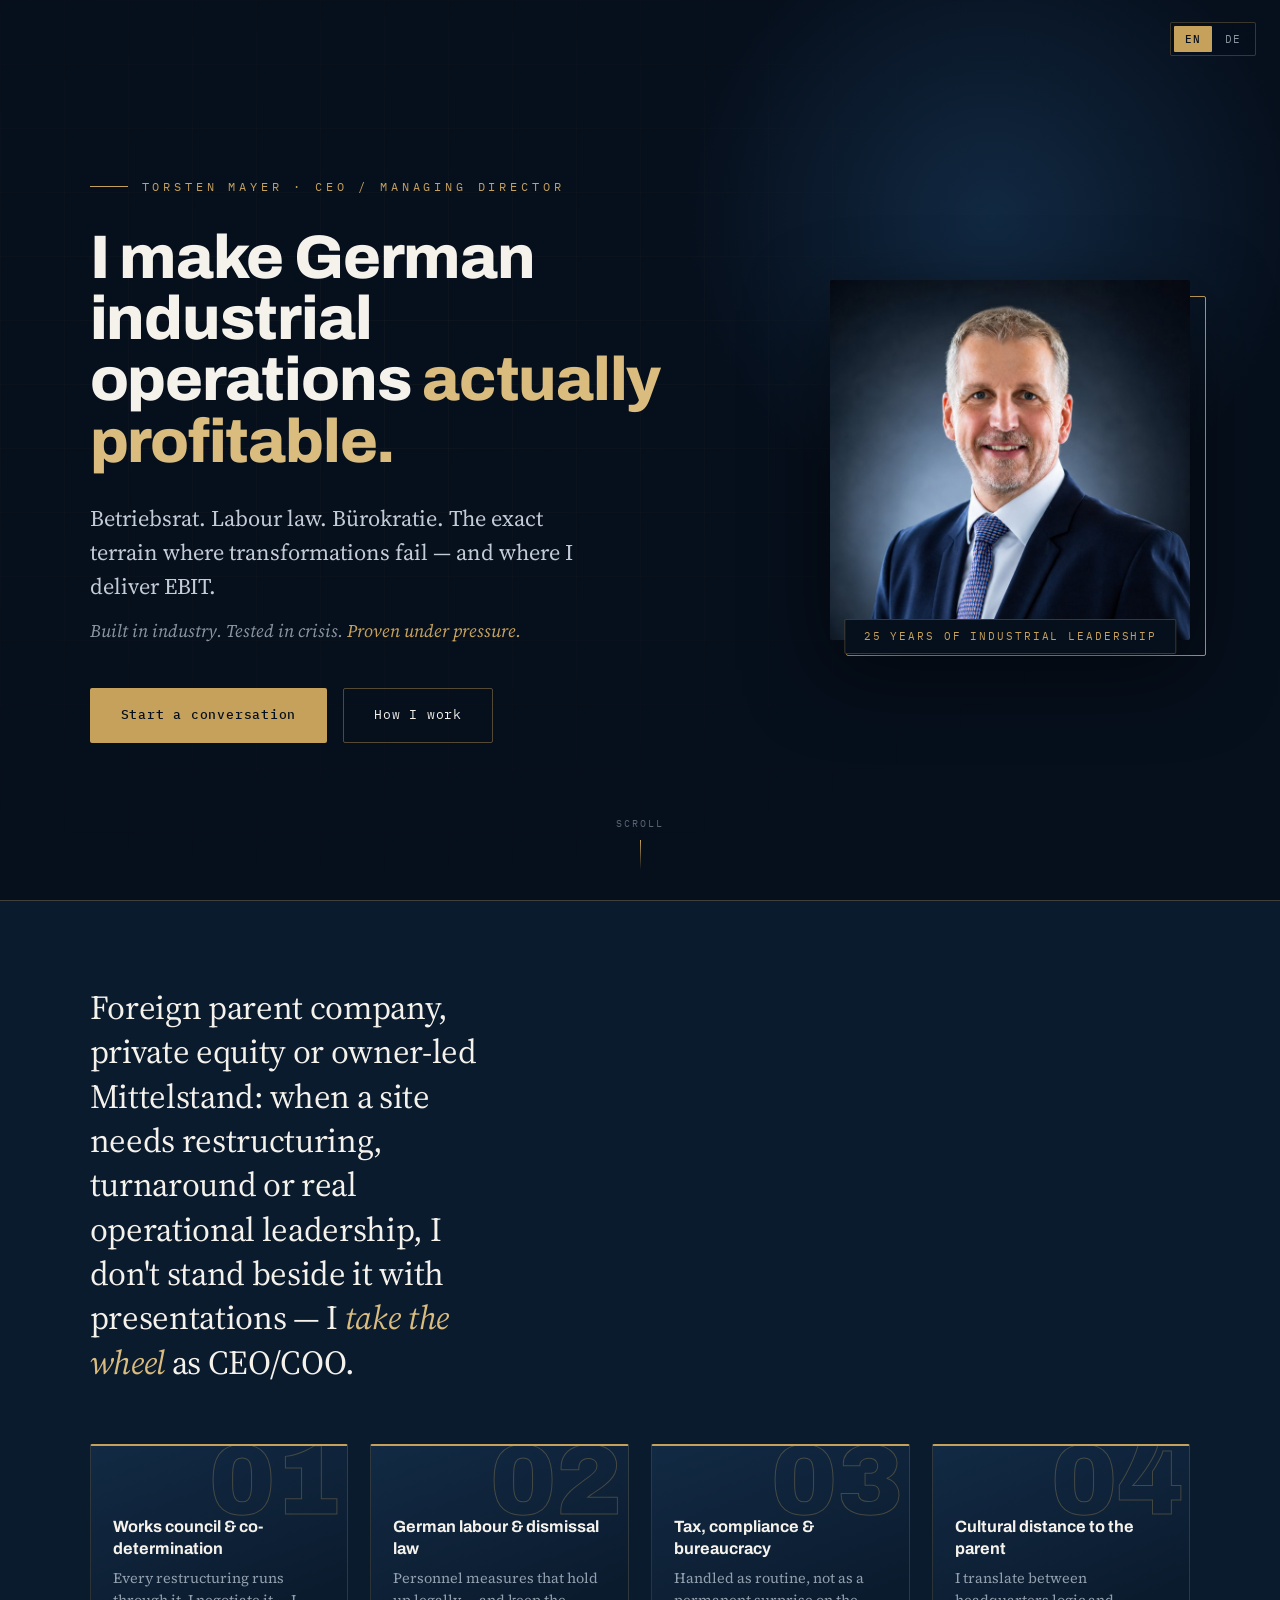
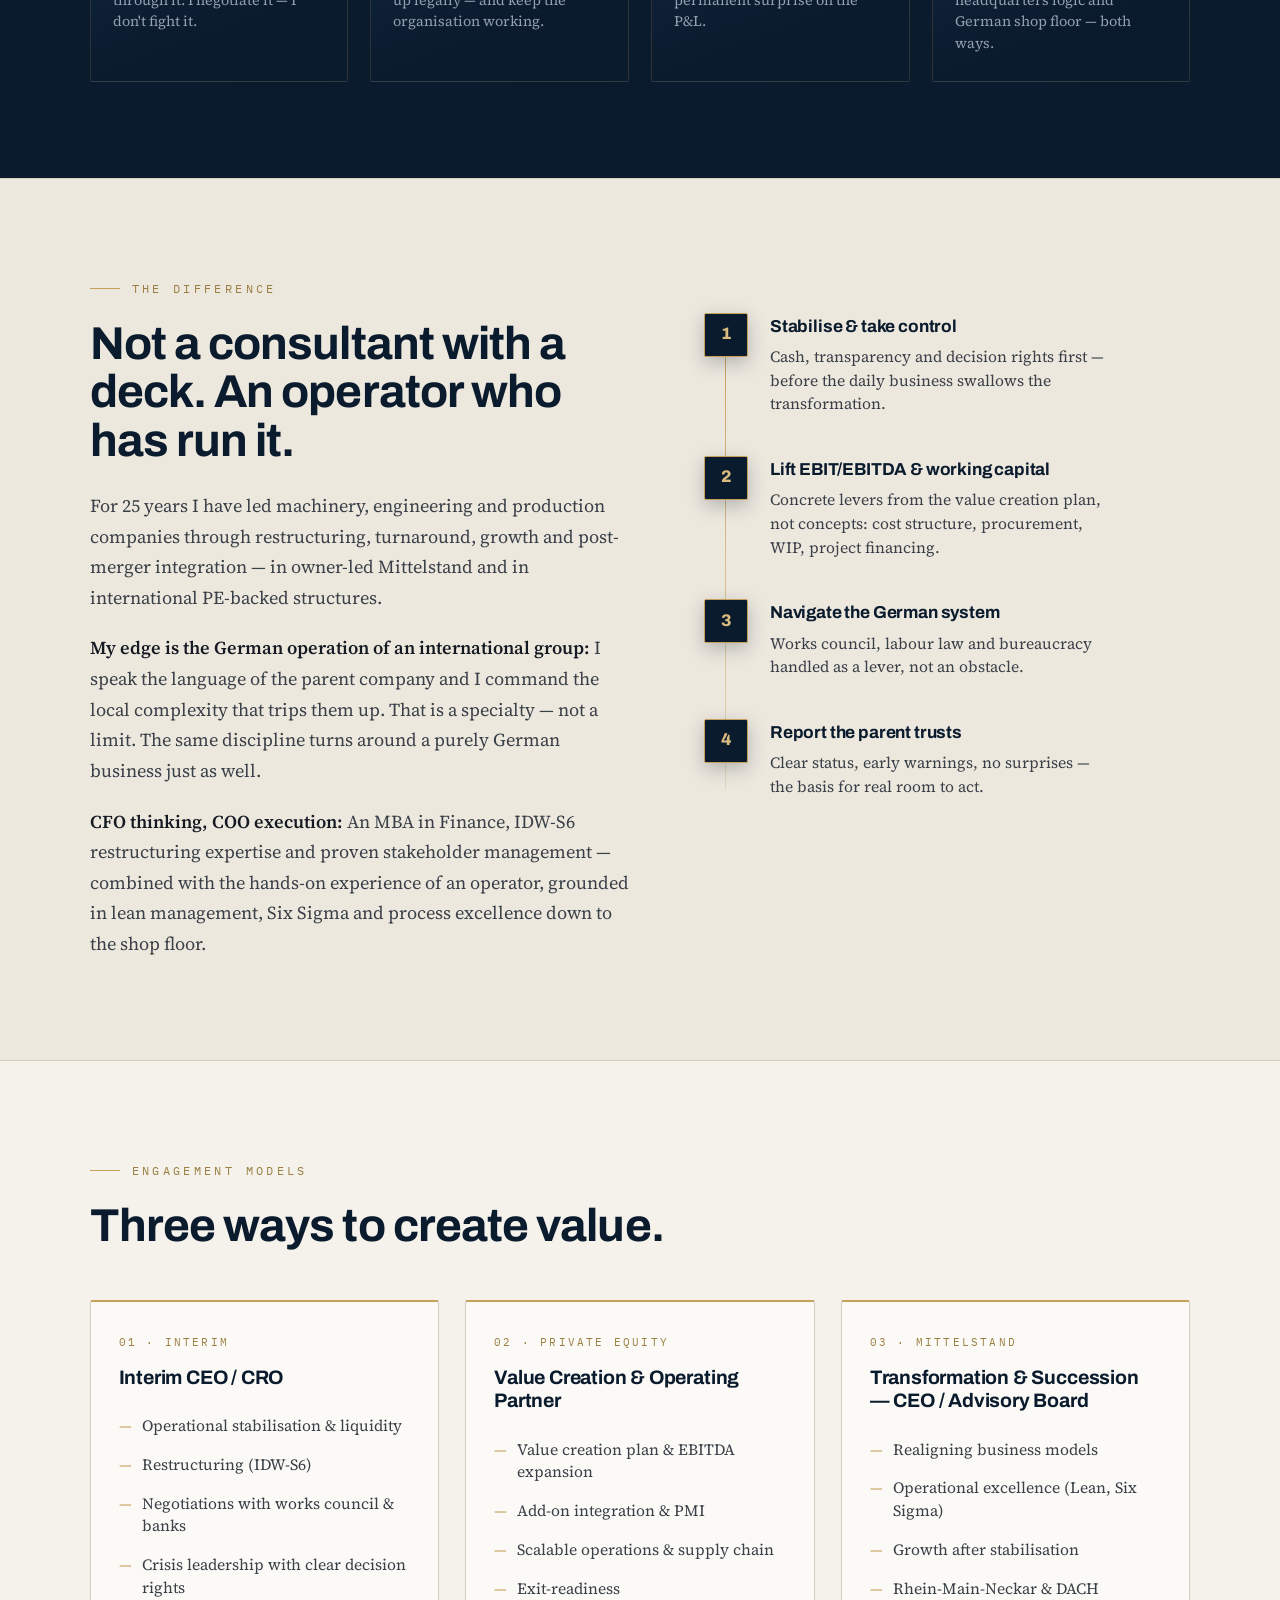
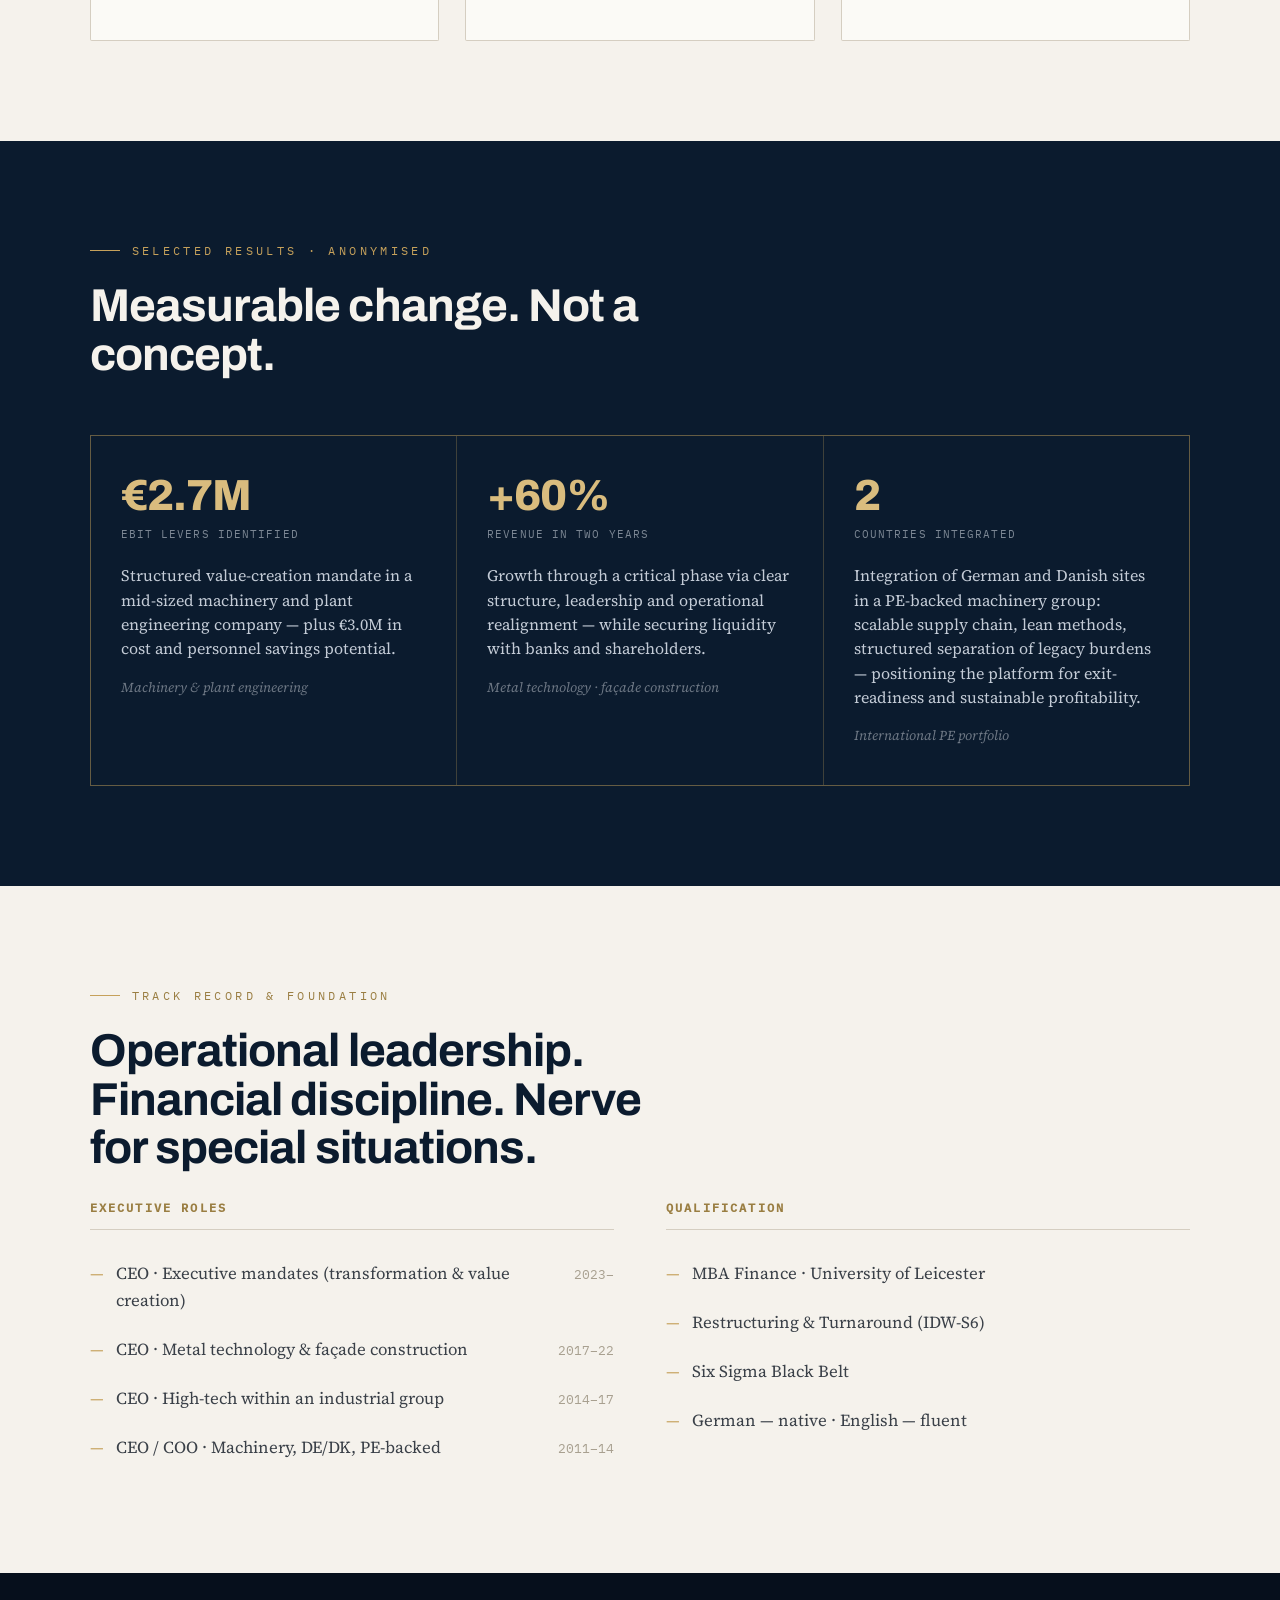
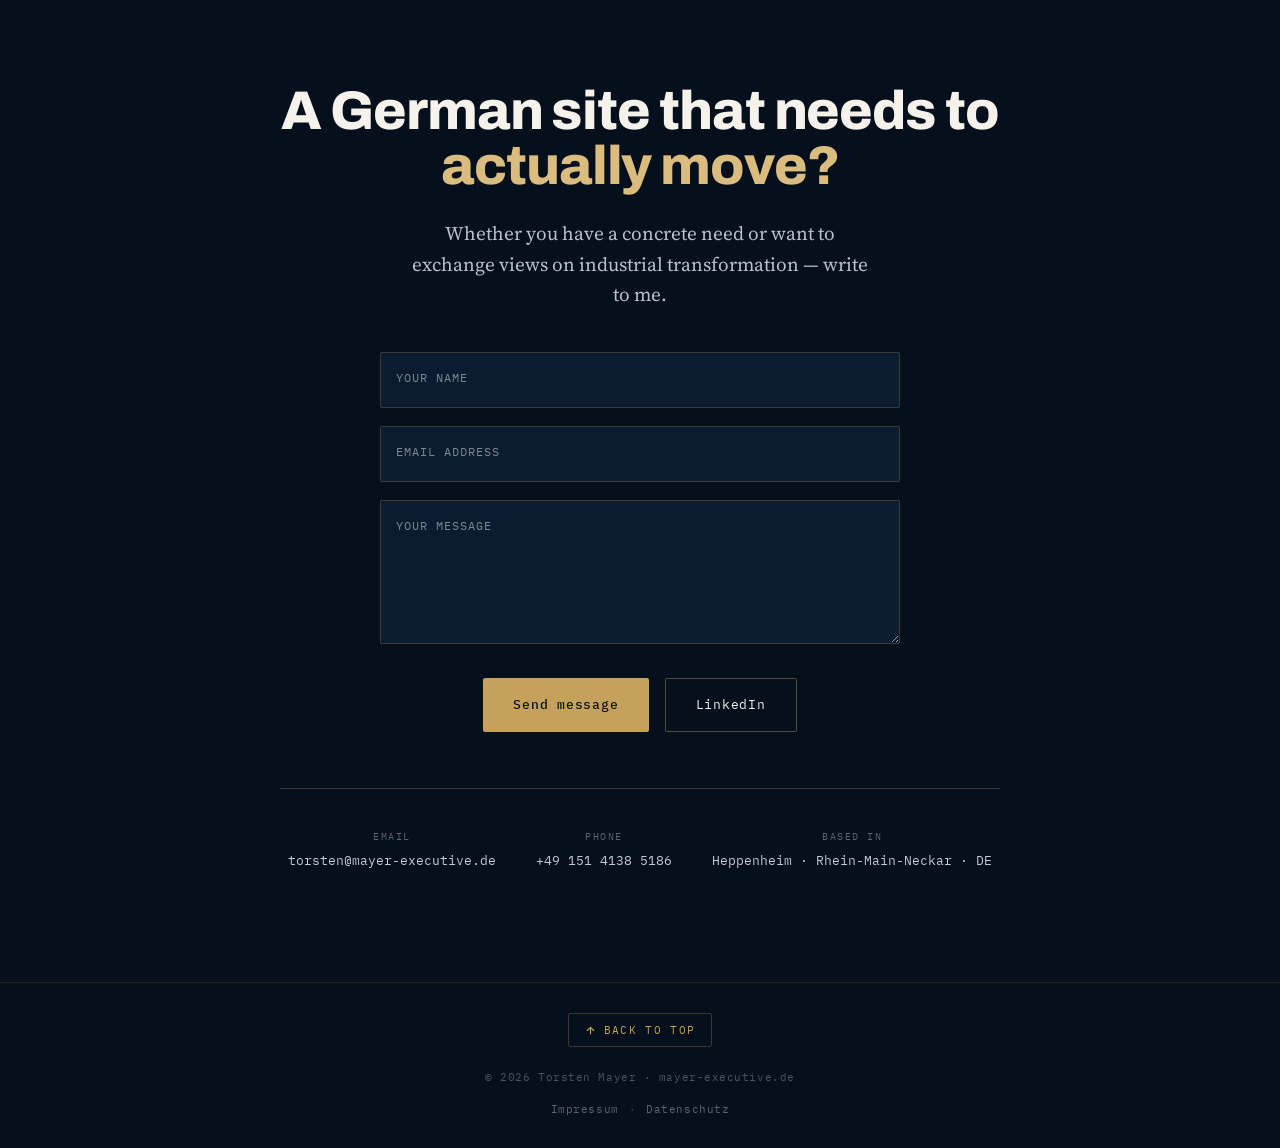
==== commit 546f9323: "Replace OG image with 1200x630 branded graphic New Open Graph card in brand style: dark navy backgro" ====
--- a/index.html
+++ b/index.html
@@ -13,8 +13,8 @@
 <meta property="og:description" content="I make the German operations of international companies actually profitable. 25 years of industrial leadership as CEO and COO in restructuring, turnaround and operational transformation.">
 <meta property="og:url" content="https://mayer-executive.de/">
 <meta property="og:image" content="https://mayer-executive.de/og-image.jpg">
-<meta property="og:image:width" content="760">
-<meta property="og:image:height" content="760">
+<meta property="og:image:width" content="1200">
+<meta property="og:image:height" content="630">
 <meta property="og:image:alt" content="Torsten Mayer">
 <meta property="og:site_name" content="Torsten Mayer">
 <meta property="og:locale" content="en_US">
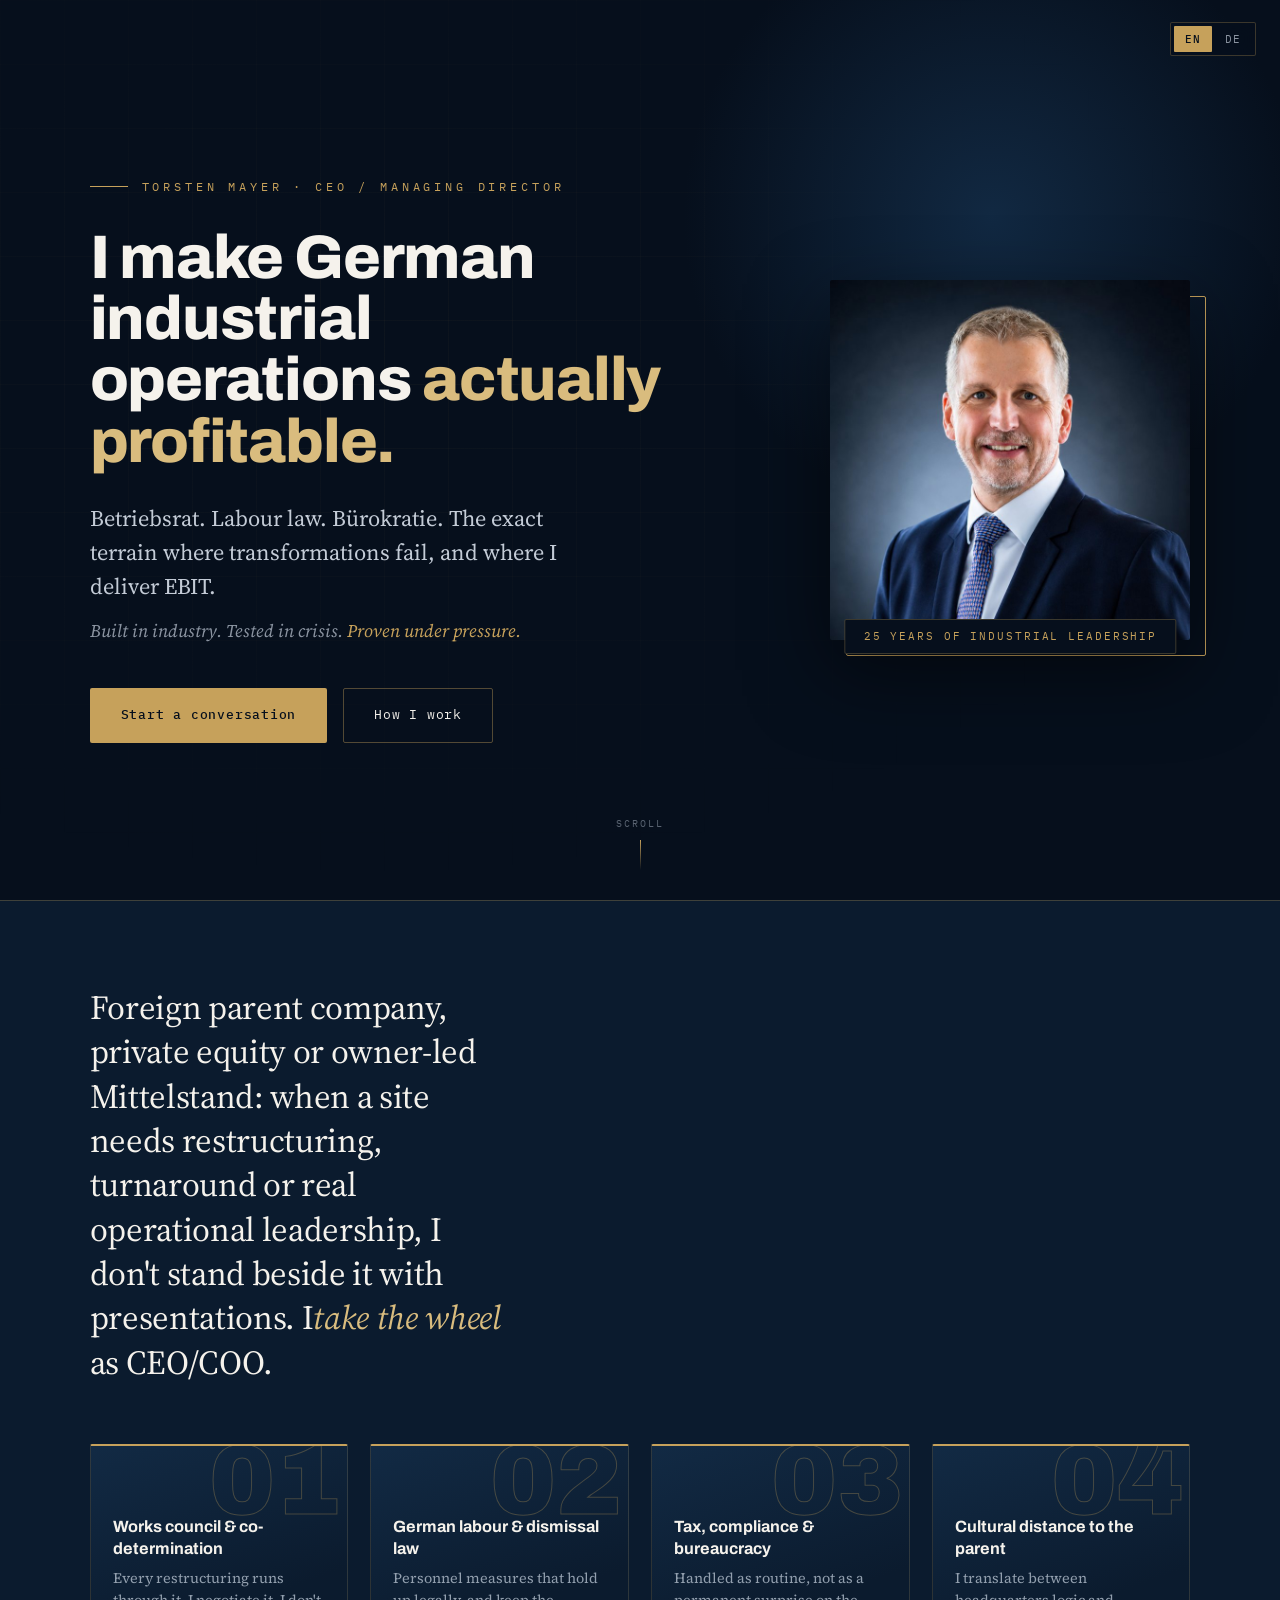
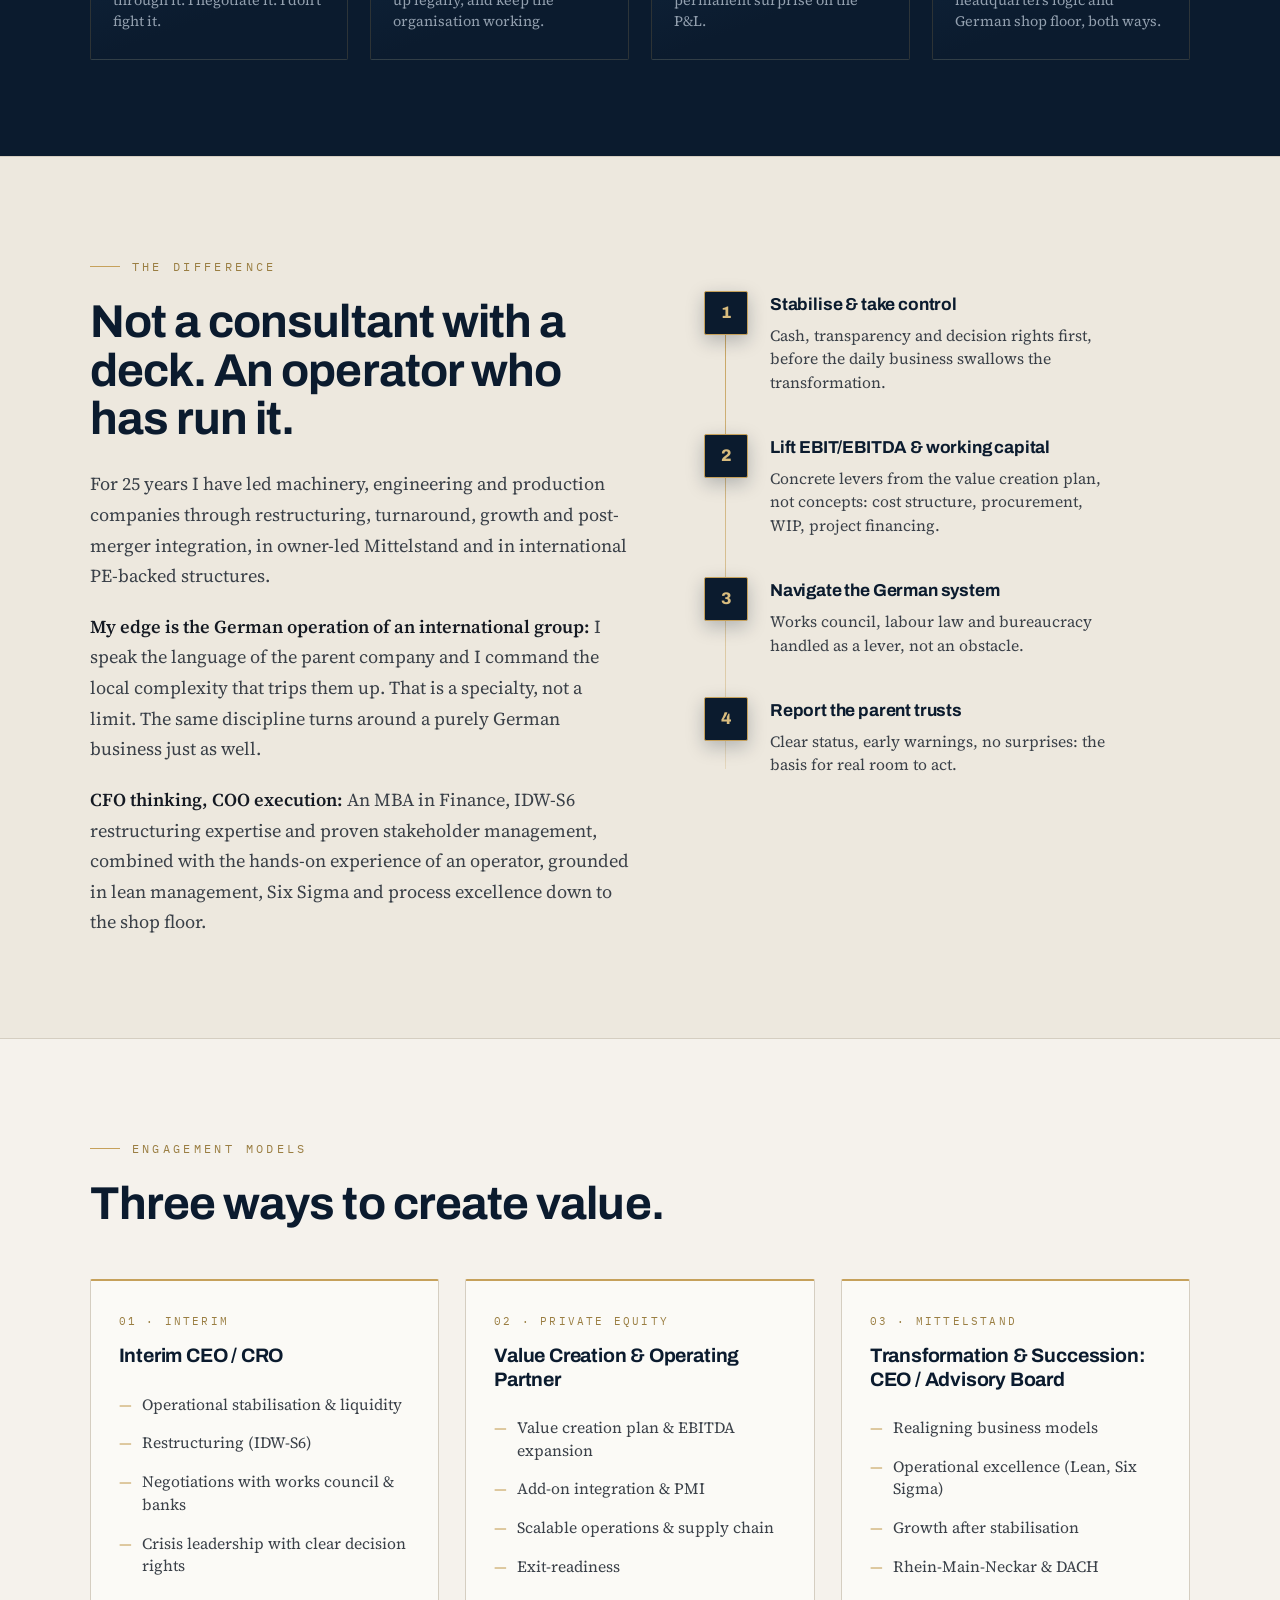
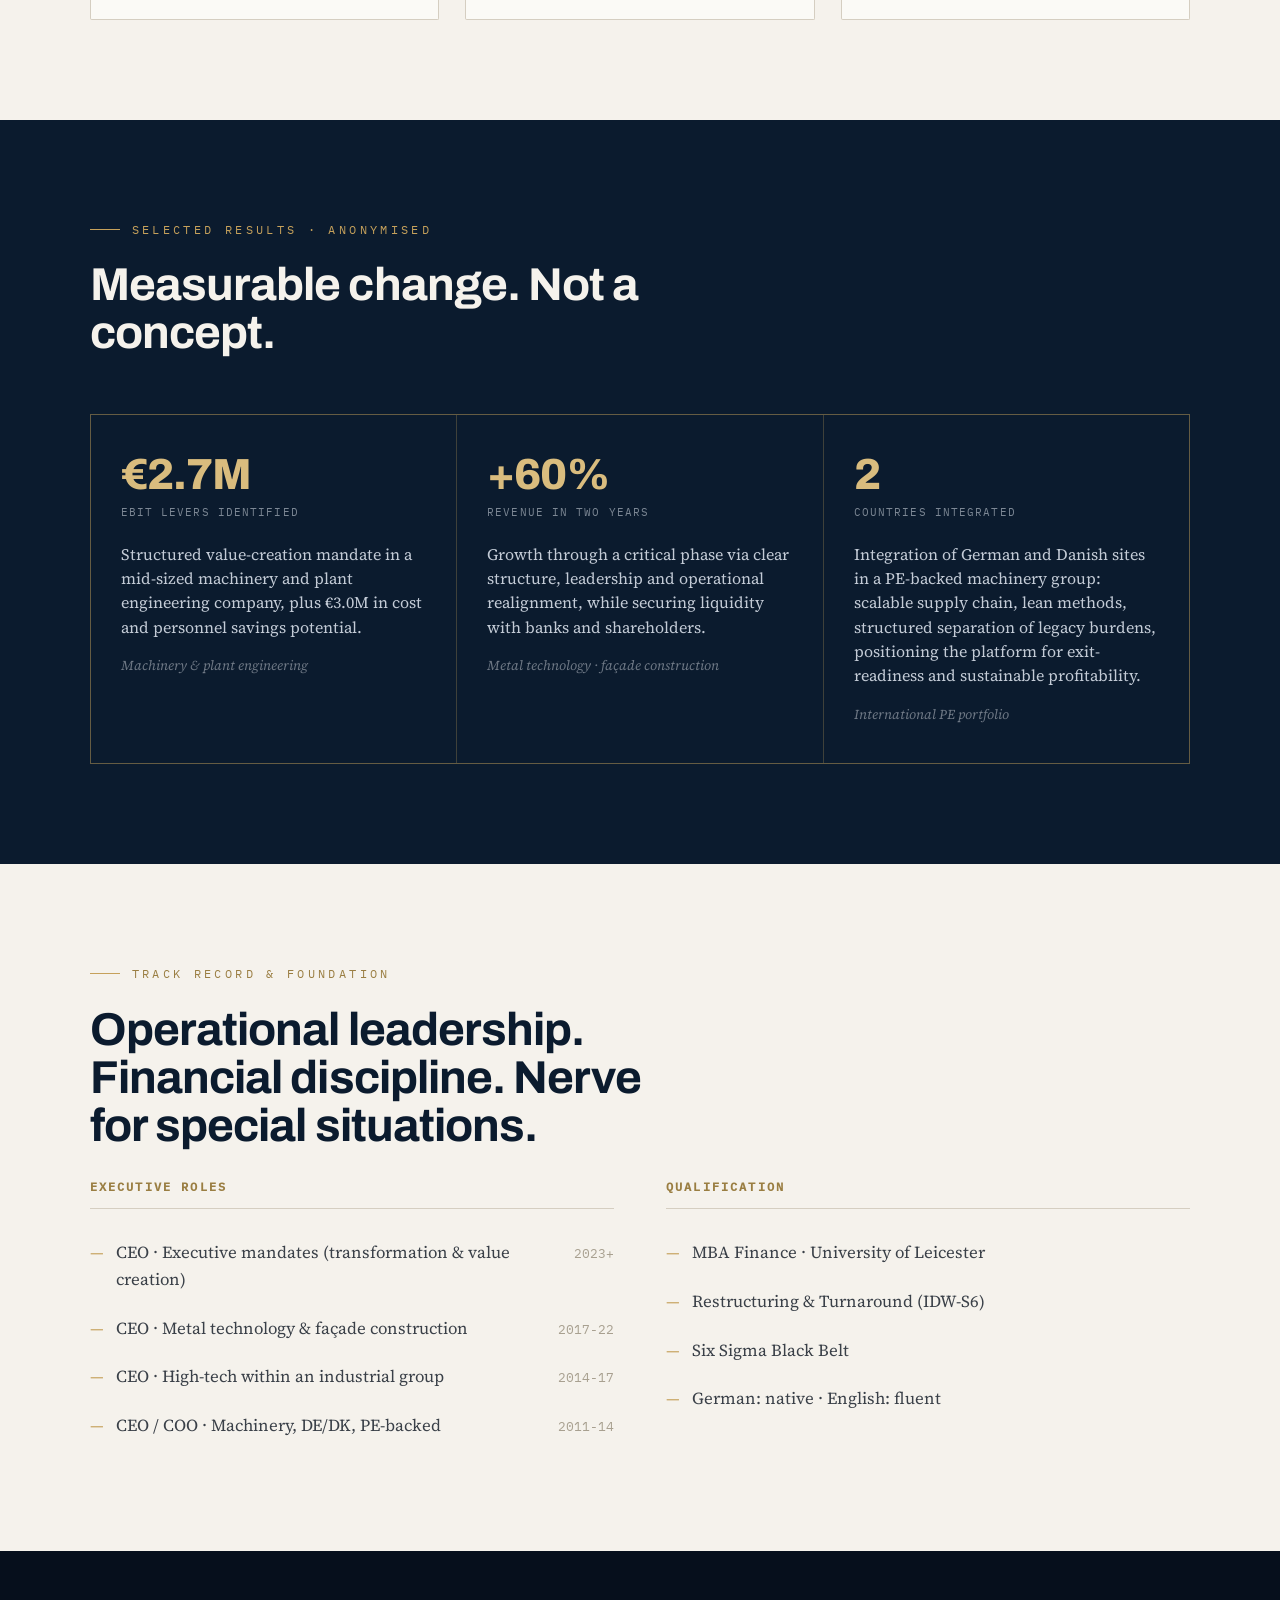
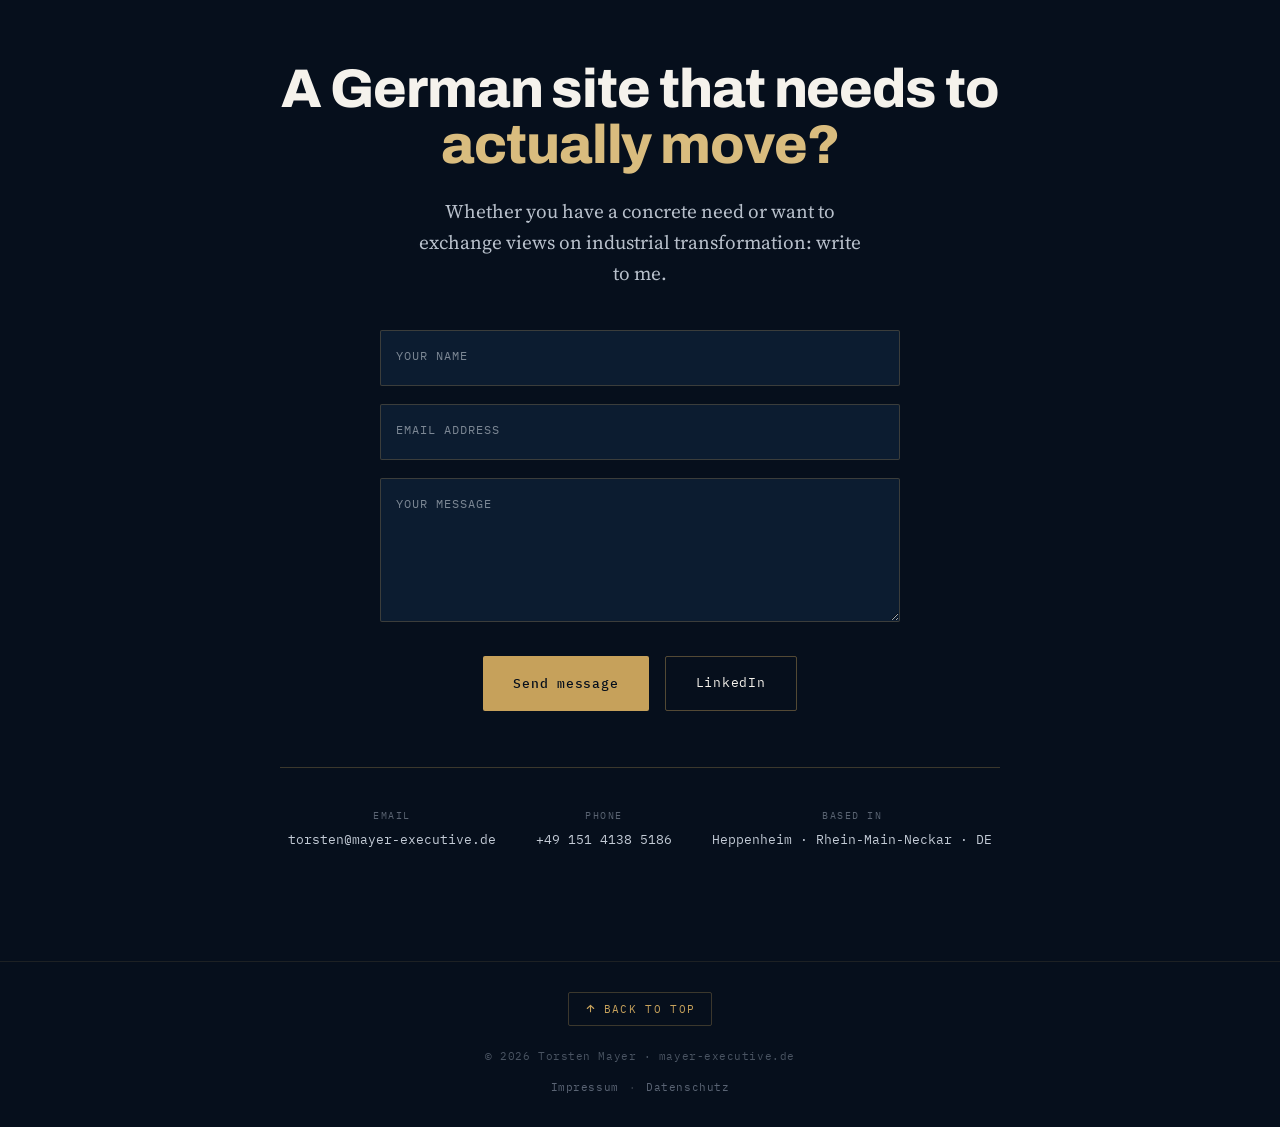
==== commit 84643429: "Replace em/en dashes in visible copy with commas, colons, periods Removes em dashes from the German " ====
--- a/index.html
+++ b/index.html
@@ -12,7 +12,7 @@
 <meta property="og:title" content="Torsten Mayer, Executive for German Operations of International Companies">
 <meta property="og:description" content="I make the German operations of international companies actually profitable. 25 years of industrial leadership as CEO and COO in restructuring, turnaround and operational transformation.">
 <meta property="og:url" content="https://mayer-executive.de/">
-<meta property="og:image" content="https://mayer-executive.de/og-image.jpg">
+<meta property="og:image" content="https://mayer-executive.de/og-executive.jpg">
 <meta property="og:image:width" content="1200">
 <meta property="og:image:height" content="630">
 <meta property="og:image:alt" content="Torsten Mayer">
@@ -24,7 +24,7 @@
 <meta name="twitter:card" content="summary_large_image">
 <meta name="twitter:title" content="Torsten Mayer, Executive for German Operations of International Companies">
 <meta name="twitter:description" content="I make the German operations of international companies actually profitable. 25 years of industrial leadership as CEO and COO.">
-<meta name="twitter:image" content="https://mayer-executive.de/og-image.jpg">
+<meta name="twitter:image" content="https://mayer-executive.de/og-executive.jpg">
 
 <link rel="stylesheet" href="fonts.css">
 <style>
@@ -432,8 +432,8 @@
         <span data-lang="de">Ich mache deutsche Industrie-Standorte <span class="hl">wirklich profitabel.</span></span>
       </h1>
       <p class="hero-sub">
-        <span data-lang="en">Betriebsrat. Labour law. Bürokratie. The exact terrain where transformations fail — and where I deliver EBIT.</span>
-        <span data-lang="de">Betriebsrat. Arbeitsrecht. Bürokratie. Genau das Terrain, auf dem Transformationen scheitern — und auf dem ich EBIT liefere.</span>
+        <span data-lang="en">Betriebsrat. Labour law. Bürokratie. The exact terrain where transformations fail, and where I deliver EBIT.</span>
+        <span data-lang="de">Betriebsrat. Arbeitsrecht. Bürokratie. Genau das Terrain, auf dem Transformationen scheitern, und auf dem ich EBIT liefere.</span>
       </p>
       <p class="hero-tag">
         <span data-lang="en">Built in industry. Tested in crisis. <span class="proven">Proven under pressure.</span></span>
@@ -468,29 +468,29 @@
 <section class="strip" id="terrain">
   <div class="strip-inner">
     <p class="strip-lead reveal">
-      <span data-lang="en">Foreign parent company, private equity or owner-led Mittelstand: when a site needs restructuring, turnaround or real operational leadership, I don't stand beside it with presentations — I <span class="em">take the wheel</span> as CEO/COO.</span>
-      <span data-lang="de">Ob ausländische Konzernmutter, Private Equity oder inhabergeführter Mittelstand: Wenn ein Standort Restrukturierung, Turnaround oder echte operative Führung braucht, stehe ich nicht mit Präsentationen an der Seite — sondern als CEO/COO <span class="em">am Steuer</span>.</span>
+      <span data-lang="en">Foreign parent company, private equity or owner-led Mittelstand: when a site needs restructuring, turnaround or real operational leadership, I don't stand beside it with presentations. I<span class="em">take the wheel</span> as CEO/COO.</span>
+      <span data-lang="de">Ob ausländische Konzernmutter, Private Equity oder inhabergeführter Mittelstand: Wenn ein Standort Restrukturierung, Turnaround oder echte operative Führung braucht, stehe ich nicht mit Präsentationen an der Seite, sondern als CEO/COO <span class="em">am Steuer</span>.</span>
     </p>
     <div class="strip-cards reveal">
       <div class="scard">
         <div class="ghost">01</div>
         <div class="t"><span data-lang="en">Works council & co-determination</span><span data-lang="de">Betriebsrat & Mitbestimmung</span></div>
-        <div class="d"><span data-lang="en">Every restructuring runs through it. I negotiate it — I don't fight it.</span><span data-lang="de">Jede Restrukturierung läuft hier durch. Ich verhandle das — ich bekämpfe es nicht.</span></div>
+        <div class="d"><span data-lang="en">Every restructuring runs through it. I negotiate it. I don't fight it.</span><span data-lang="de">Jede Restrukturierung läuft hier durch. Ich verhandle das. Ich bekämpfe es nicht.</span></div>
       </div>
       <div class="scard">
         <div class="ghost">02</div>
         <div class="t"><span data-lang="en">German labour & dismissal law</span><span data-lang="de">Arbeits- & Kündigungsrecht</span></div>
-        <div class="d"><span data-lang="en">Personnel measures that hold up legally — and keep the organisation working.</span><span data-lang="de">Personalmaßnahmen, die rechtlich halten — und die Organisation arbeitsfähig lassen.</span></div>
+        <div class="d"><span data-lang="en">Personnel measures that hold up legally, and keep the organisation working.</span><span data-lang="de">Personalmaßnahmen, die rechtlich halten, und die Organisation arbeitsfähig lassen.</span></div>
       </div>
       <div class="scard">
         <div class="ghost">03</div>
         <div class="t"><span data-lang="en">Tax, compliance & bureaucracy</span><span data-lang="de">Steuern, Compliance & Bürokratie</span></div>
-        <div class="d"><span data-lang="en">Handled as routine, not as a permanent surprise on the P&L.</span><span data-lang="de">Als Routine gemanagt — nicht als Dauerüberraschung in der GuV.</span></div>
+        <div class="d"><span data-lang="en">Handled as routine, not as a permanent surprise on the P&L.</span><span data-lang="de">Als Routine gemanagt, nicht als Dauerüberraschung in der GuV.</span></div>
       </div>
       <div class="scard">
         <div class="ghost">04</div>
         <div class="t"><span data-lang="en">Cultural distance to the parent</span><span data-lang="de">Kulturelle Distanz zur Mutter</span></div>
-        <div class="d"><span data-lang="en">I translate between headquarters logic and German shop floor — both ways.</span><span data-lang="de">Ich übersetze zwischen Zentrale und deutschem Shopfloor — in beide Richtungen.</span></div>
+        <div class="d"><span data-lang="en">I translate between headquarters logic and German shop floor, both ways.</span><span data-lang="de">Ich übersetze zwischen Zentrale und deutschem Shopfloor, in beide Richtungen.</span></div>
       </div>
     </div>
   </div>
@@ -507,12 +507,12 @@
           <span data-lang="de">Kein Berater mit Präsentation. Ein Macher, der es geführt hat.</span>
         </h2>
         <div class="sec-body reveal">
-          <p data-lang="en">For 25 years I have led machinery, engineering and production companies through restructuring, turnaround, growth and post-merger integration — in owner-led Mittelstand and in international PE-backed structures.</p>
-          <p data-lang="en"><span class="strong">My edge is the German operation of an international group:</span> I speak the language of the parent company and I command the local complexity that trips them up. That is a specialty — not a limit. The same discipline turns around a purely German business just as well.</p>
-          <p data-lang="de">Seit 25 Jahren führe ich Maschinenbau-, Engineering- und Produktionsunternehmen durch Restrukturierung, Turnaround, Wachstum und Post-Merger-Integration — im inhabergeführten Mittelstand und in internationalen PE-Strukturen.</p>
-          <p data-lang="de"><span class="strong">Meine Stärke ist der deutsche Standort einer internationalen Gruppe:</span> Ich spreche die Sprache der Mutter und beherrsche die lokale Komplexität, an der sie scheitert. Das ist ein Schwerpunkt — keine Grenze. Dieselbe Disziplin dreht auch ein rein deutsches Unternehmen.</p>
-          <p data-lang="en"><span class="strong">CFO thinking, COO execution:</span> An MBA in Finance, IDW-S6 restructuring expertise and proven stakeholder management — combined with the hands-on experience of an operator, grounded in lean management, Six Sigma and process excellence down to the shop floor.</p>
-          <p data-lang="de"><span class="strong">CFO-Denken, COO-Umsetzung:</span> MBA in Finance, IDW-S6-Restrukturierungsexpertise und belastbares Stakeholder-Management — verbunden mit der Hands-on-Erfahrung des Operators, fundiert durch Lean Management, Six Sigma und Prozessexzellenz bis auf den Shopfloor.</p>
+          <p data-lang="en">For 25 years I have led machinery, engineering and production companies through restructuring, turnaround, growth and post-merger integration, in owner-led Mittelstand and in international PE-backed structures.</p>
+          <p data-lang="en"><span class="strong">My edge is the German operation of an international group:</span> I speak the language of the parent company and I command the local complexity that trips them up. That is a specialty, not a limit. The same discipline turns around a purely German business just as well.</p>
+          <p data-lang="de">Seit 25 Jahren führe ich Maschinenbau-, Engineering- und Produktionsunternehmen durch Restrukturierung, Turnaround, Wachstum und Post-Merger-Integration, im inhabergeführten Mittelstand und in internationalen PE-Strukturen.</p>
+          <p data-lang="de"><span class="strong">Meine Stärke ist der deutsche Standort einer internationalen Gruppe:</span> Ich spreche die Sprache der Mutter und beherrsche die lokale Komplexität, an der sie scheitert. Das ist ein Schwerpunkt, keine Grenze. Dieselbe Disziplin dreht auch ein rein deutsches Unternehmen.</p>
+          <p data-lang="en"><span class="strong">CFO thinking, COO execution:</span> An MBA in Finance, IDW-S6 restructuring expertise and proven stakeholder management, combined with the hands-on experience of an operator, grounded in lean management, Six Sigma and process excellence down to the shop floor.</p>
+          <p data-lang="de"><span class="strong">CFO-Denken, COO-Umsetzung:</span> MBA in Finance, IDW-S6-Restrukturierungsexpertise und belastbares Stakeholder-Management, verbunden mit der Hands-on-Erfahrung des Operators, fundiert durch Lean Management, Six Sigma und Prozessexzellenz bis auf den Shopfloor.</p>
         </div>
       </div>
       <div class="niche-points reveal">
@@ -520,7 +520,7 @@
           <div class="ic">1</div>
           <div>
             <h4><span data-lang="en">Stabilise & take control</span><span data-lang="de">Stabilisieren & Kontrolle gewinnen</span></h4>
-            <p><span data-lang="en">Cash, transparency and decision rights first — before the daily business swallows the transformation.</span><span data-lang="de">Cash, Transparenz und Entscheidungswege zuerst — bevor das Tagesgeschäft die Transformation frisst.</span></p>
+            <p><span data-lang="en">Cash, transparency and decision rights first, before the daily business swallows the transformation.</span><span data-lang="de">Cash, Transparenz und Entscheidungswege zuerst, bevor das Tagesgeschäft die Transformation frisst.</span></p>
           </div>
         </div>
         <div class="npoint">
@@ -541,7 +541,7 @@
           <div class="ic">4</div>
           <div>
             <h4><span data-lang="en">Report the parent trusts</span><span data-lang="de">Reporting, dem die Mutter vertraut</span></h4>
-            <p><span data-lang="en">Clear status, early warnings, no surprises — the basis for real room to act.</span><span data-lang="de">Klarer Status, frühe Warnung, keine Überraschungen — die Basis für echten Handlungsspielraum.</span></p>
+            <p><span data-lang="en">Clear status, early warnings, no surprises: the basis for real room to act.</span><span data-lang="de">Klarer Status, frühe Warnung, keine Überraschungen: die Basis für echten Handlungsspielraum.</span></p>
           </div>
         </div>
       </div>
@@ -577,7 +577,7 @@
       </div>
       <div class="pcard reveal">
         <div class="ptag">03 · Mittelstand</div>
-        <h3><span data-lang="en">Transformation & Succession — CEO / Advisory Board</span><span data-lang="de">Transformation & Nachfolge — CEO / Beirat</span></h3>
+        <h3><span data-lang="en">Transformation & Succession: CEO / Advisory Board</span><span data-lang="de">Transformation & Nachfolge: CEO / Beirat</span></h3>
         <ul>
           <li><span data-lang="en">Realigning business models</span><span data-lang="de">Neuausrichtung von Geschäftsmodellen</span></li>
           <li><span data-lang="en">Operational excellence (Lean, Six Sigma)</span><span data-lang="de">Operative Exzellenz (Lean, Six Sigma)</span></li>
@@ -598,19 +598,19 @@
       <div class="case reveal">
         <div class="metric">€2.7M</div>
         <div class="metric-label"><span data-lang="en">EBIT levers identified</span><span data-lang="de">EBIT-Hebel identifiziert</span></div>
-        <div class="desc"><span data-lang="en">Structured value-creation mandate in a mid-sized machinery and plant engineering company — plus €3.0M in cost and personnel savings potential.</span><span data-lang="de">Strukturiertes Value-Creation-Mandat in einem mittelständischen Maschinen- und Anlagenbauunternehmen — plus €3,0 Mio. Personal- und Kosteneinsparpotenzial.</span></div>
+        <div class="desc"><span data-lang="en">Structured value-creation mandate in a mid-sized machinery and plant engineering company, plus €3.0M in cost and personnel savings potential.</span><span data-lang="de">Strukturiertes Value-Creation-Mandat in einem mittelständischen Maschinen- und Anlagenbauunternehmen, plus €3,0 Mio. Personal- und Kosteneinsparpotenzial.</span></div>
         <div class="ctx"><span data-lang="en">Machinery & plant engineering</span><span data-lang="de">Maschinen- & Anlagenbau</span></div>
       </div>
       <div class="case reveal">
         <div class="metric">+60%</div>
         <div class="metric-label"><span data-lang="en">Revenue in two years</span><span data-lang="de">Umsatz in zwei Jahren</span></div>
-        <div class="desc"><span data-lang="en">Growth through a critical phase via clear structure, leadership and operational realignment — while securing liquidity with banks and shareholders.</span><span data-lang="de">Wachstum durch eine kritische Phase mit klarer Struktur, Führung und operativer Neuausrichtung — bei gleichzeitiger Liquiditätssicherung mit Banken und Gesellschaftern.</span></div>
+        <div class="desc"><span data-lang="en">Growth through a critical phase via clear structure, leadership and operational realignment, while securing liquidity with banks and shareholders.</span><span data-lang="de">Wachstum durch eine kritische Phase mit klarer Struktur, Führung und operativer Neuausrichtung, bei gleichzeitiger Liquiditätssicherung mit Banken und Gesellschaftern.</span></div>
         <div class="ctx"><span data-lang="en">Metal technology · façade construction</span><span data-lang="de">Metalltechnik · Fassadenbau</span></div>
       </div>
       <div class="case reveal">
         <div class="metric">2</div>
         <div class="metric-label"><span data-lang="en">Countries integrated</span><span data-lang="de">Länder integriert</span></div>
-        <div class="desc"><span data-lang="en">Integration of German and Danish sites in a PE-backed machinery group: scalable supply chain, lean methods, structured separation of legacy burdens — positioning the platform for exit-readiness and sustainable profitability.</span><span data-lang="de">Integration deutscher und dänischer Standorte in einer PE-geführten Maschinenbaugruppe: skalierbare Supply Chain, Lean-Methoden, strukturierte Abtrennung von Altlasten — Positionierung auf Exit-Readiness und nachhaltige Profitabilität.</span></div>
+        <div class="desc"><span data-lang="en">Integration of German and Danish sites in a PE-backed machinery group: scalable supply chain, lean methods, structured separation of legacy burdens, positioning the platform for exit-readiness and sustainable profitability.</span><span data-lang="de">Integration deutscher und dänischer Standorte in einer PE-geführten Maschinenbaugruppe: skalierbare Supply Chain, Lean-Methoden, strukturierte Abtrennung von Altlasten, Positionierung auf Exit-Readiness und nachhaltige Profitabilität.</span></div>
         <div class="ctx"><span data-lang="en">International PE portfolio</span><span data-lang="de">Internationales PE-Portfolio</span></div>
       </div>
     </div>
@@ -626,10 +626,10 @@
       <div class="cred-block reveal">
         <h3><span data-lang="en">Executive roles</span><span data-lang="de">Führungsrollen</span></h3>
         <ul class="cred-list">
-          <li><span data-lang="en">CEO · Executive mandates (transformation & value creation)</span><span data-lang="de">CEO · Executive-Mandate (Transformation & Value Creation)</span><span class="yr">2023–</span></li>
-          <li><span data-lang="en">CEO · Metal technology & façade construction</span><span data-lang="de">CEO · Metalltechnik & Fassadenbau</span><span class="yr">2017–22</span></li>
-          <li><span data-lang="en">CEO · High-tech within an industrial group</span><span data-lang="de">CEO · High-Tech in einer Industriegruppe</span><span class="yr">2014–17</span></li>
-          <li><span data-lang="en">CEO / COO · Machinery, DE/DK, PE-backed</span><span data-lang="de">CEO / COO · Maschinenbau, DE/DK, PE-geführt</span><span class="yr">2011–14</span></li>
+          <li><span data-lang="en">CEO · Executive mandates (transformation & value creation)</span><span data-lang="de">CEO · Executive-Mandate (Transformation & Value Creation)</span><span class="yr">2023+</span></li>
+          <li><span data-lang="en">CEO · Metal technology & façade construction</span><span data-lang="de">CEO · Metalltechnik & Fassadenbau</span><span class="yr">2017-22</span></li>
+          <li><span data-lang="en">CEO · High-tech within an industrial group</span><span data-lang="de">CEO · High-Tech in einer Industriegruppe</span><span class="yr">2014-17</span></li>
+          <li><span data-lang="en">CEO / COO · Machinery, DE/DK, PE-backed</span><span data-lang="de">CEO / COO · Maschinenbau, DE/DK, PE-geführt</span><span class="yr">2011-14</span></li>
         </ul>
       </div>
       <div class="cred-block reveal">
@@ -638,7 +638,7 @@
           <li><span data-lang="en">MBA Finance · University of Leicester</span><span data-lang="de">MBA Finance · University of Leicester</span></li>
           <li><span data-lang="en">Restructuring & Turnaround (IDW-S6)</span><span data-lang="de">Restrukturierung & Turnaround (IDW-S6)</span></li>
           <li><span data-lang="en">Six Sigma Black Belt</span><span data-lang="de">Six Sigma Black Belt</span></li>
-          <li><span data-lang="en">German — native · English — fluent</span><span data-lang="de">Deutsch — Muttersprache · Englisch — verhandlungssicher</span></li>
+          <li><span data-lang="en">German: native · English: fluent</span><span data-lang="de">Deutsch: Muttersprache · Englisch: verhandlungssicher</span></li>
         </ul>
       </div>
     </div>
@@ -653,10 +653,10 @@
       <span data-lang="de">Ein deutscher Standort, der sich <span class="hl">wirklich bewegen</span> muss?</span>
     </h2>
     <p>
-      <span data-lang="en">Whether you have a concrete need or want to exchange views on industrial transformation — write to me.</span>
-      <span data-lang="de">Ob konkreter Bedarf oder Austausch über industrielle Transformation — schreiben Sie mir.</span>
+      <span data-lang="en">Whether you have a concrete need or want to exchange views on industrial transformation: write to me.</span>
+      <span data-lang="de">Ob konkreter Bedarf oder Austausch über industrielle Transformation: schreiben Sie mir.</span>
     </p>
-    <form class="contact-form" action="https://formspree.io/f/YOUR_FORM_ID" method="POST">
+    <form class="contact-form" action="https://formspree.io/f/xbgrqkwo" method="POST">
       <div class="cf-row">
         <input type="text" name="name" required placeholder=" " id="cf-name">
         <label for="cf-name"><span data-lang="en">Your name</span><span data-lang="de">Ihr Name</span></label>
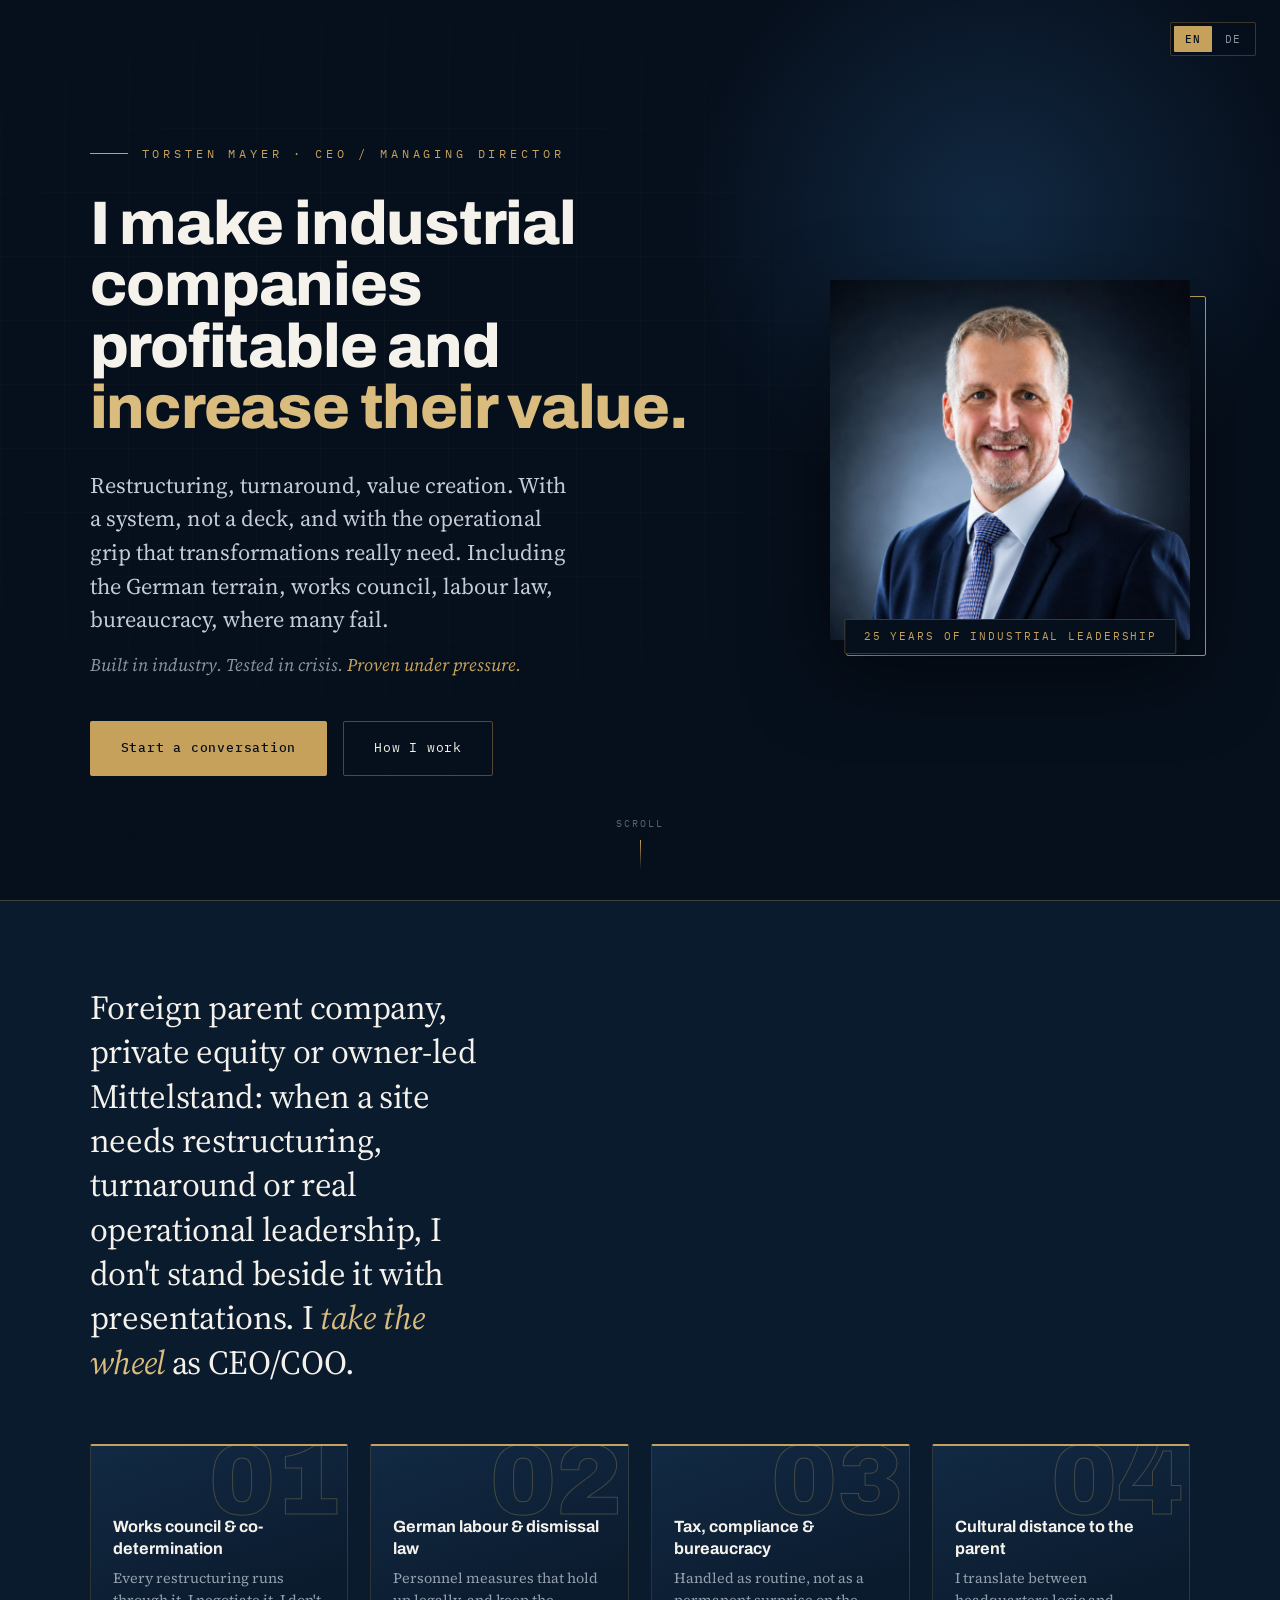
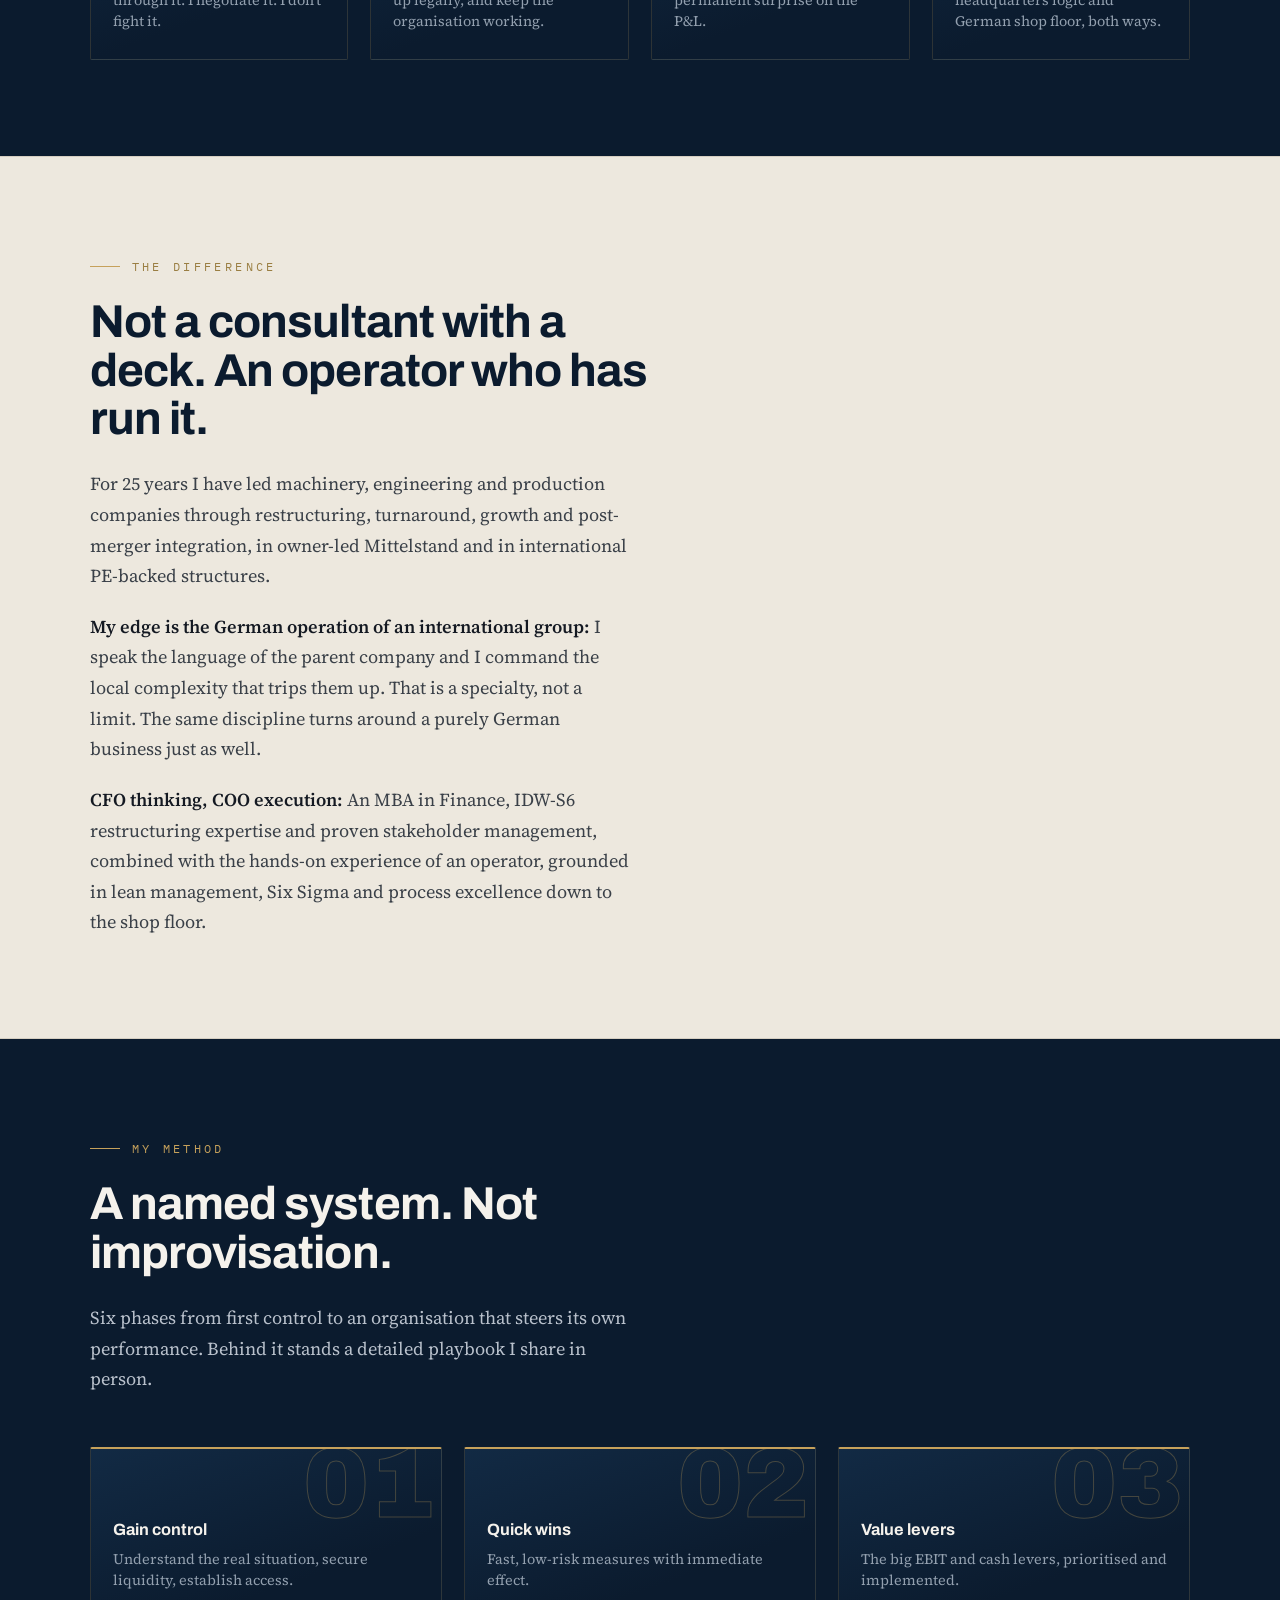
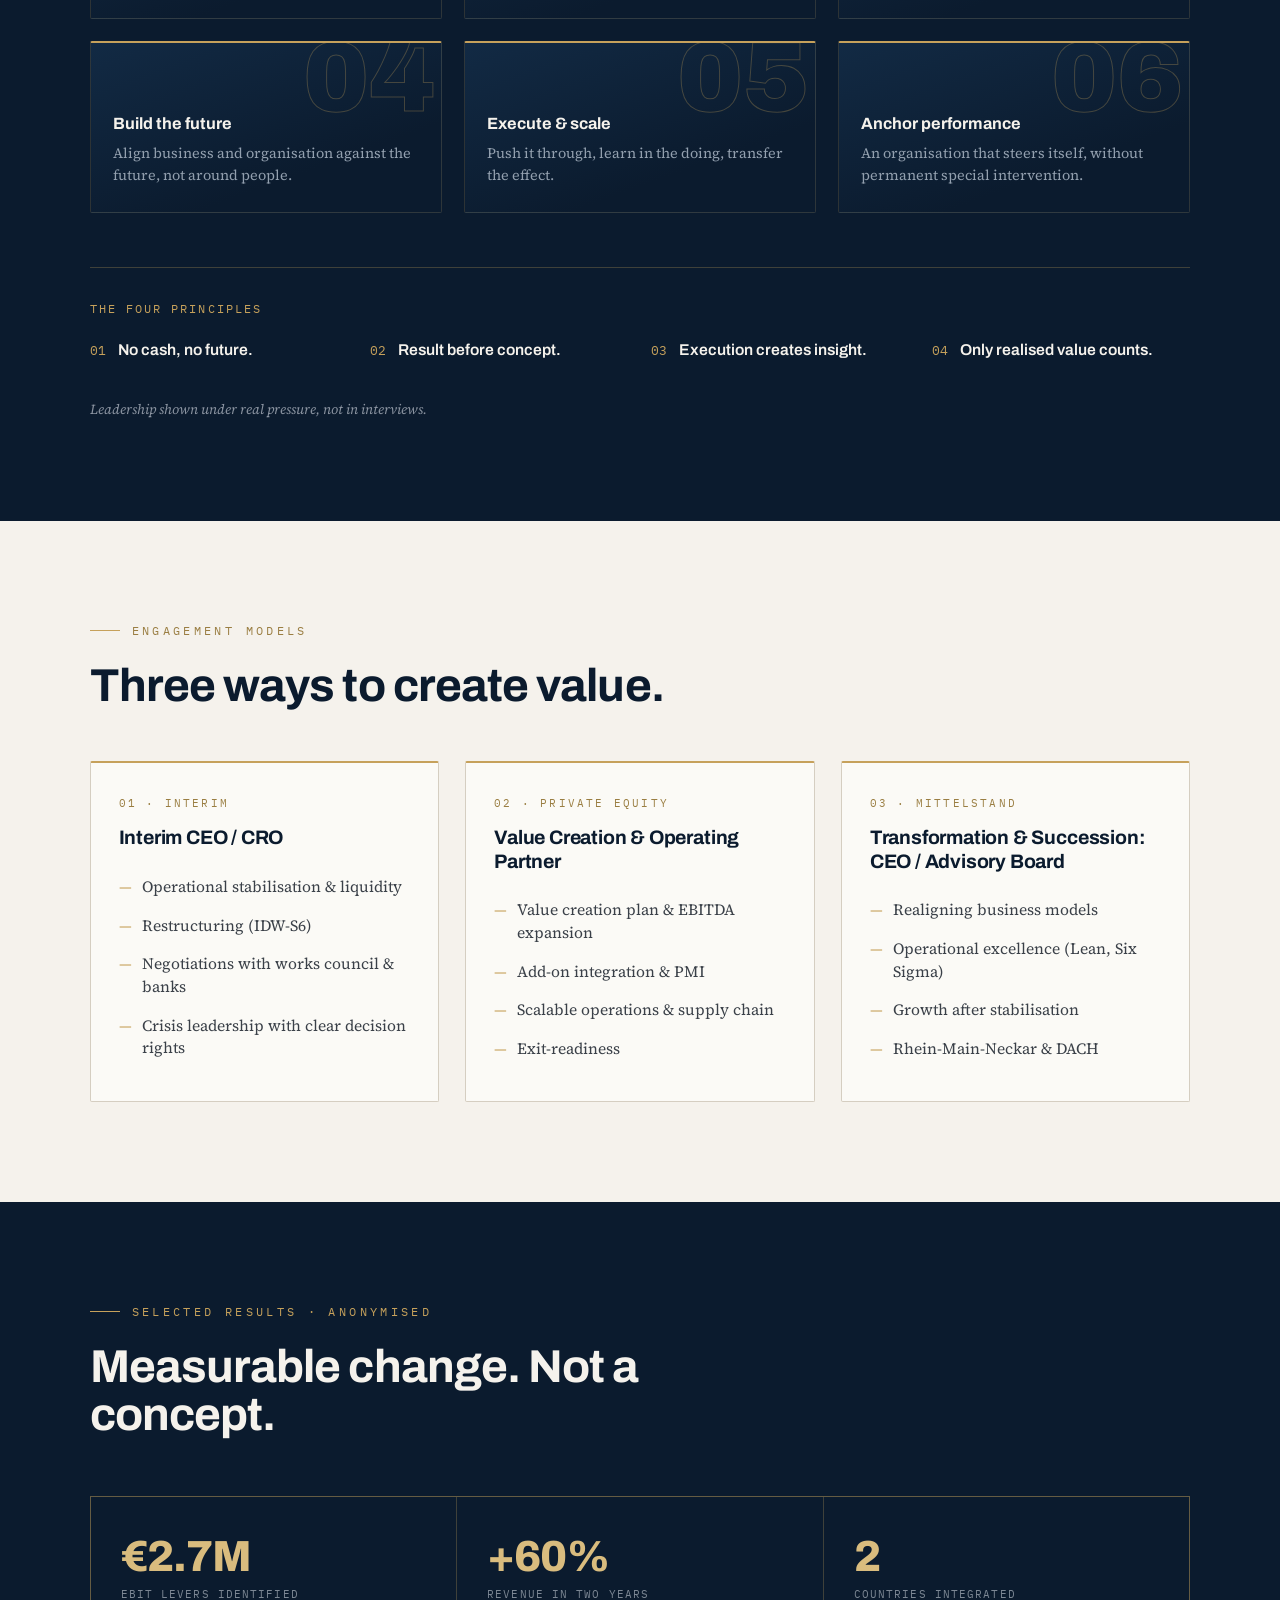
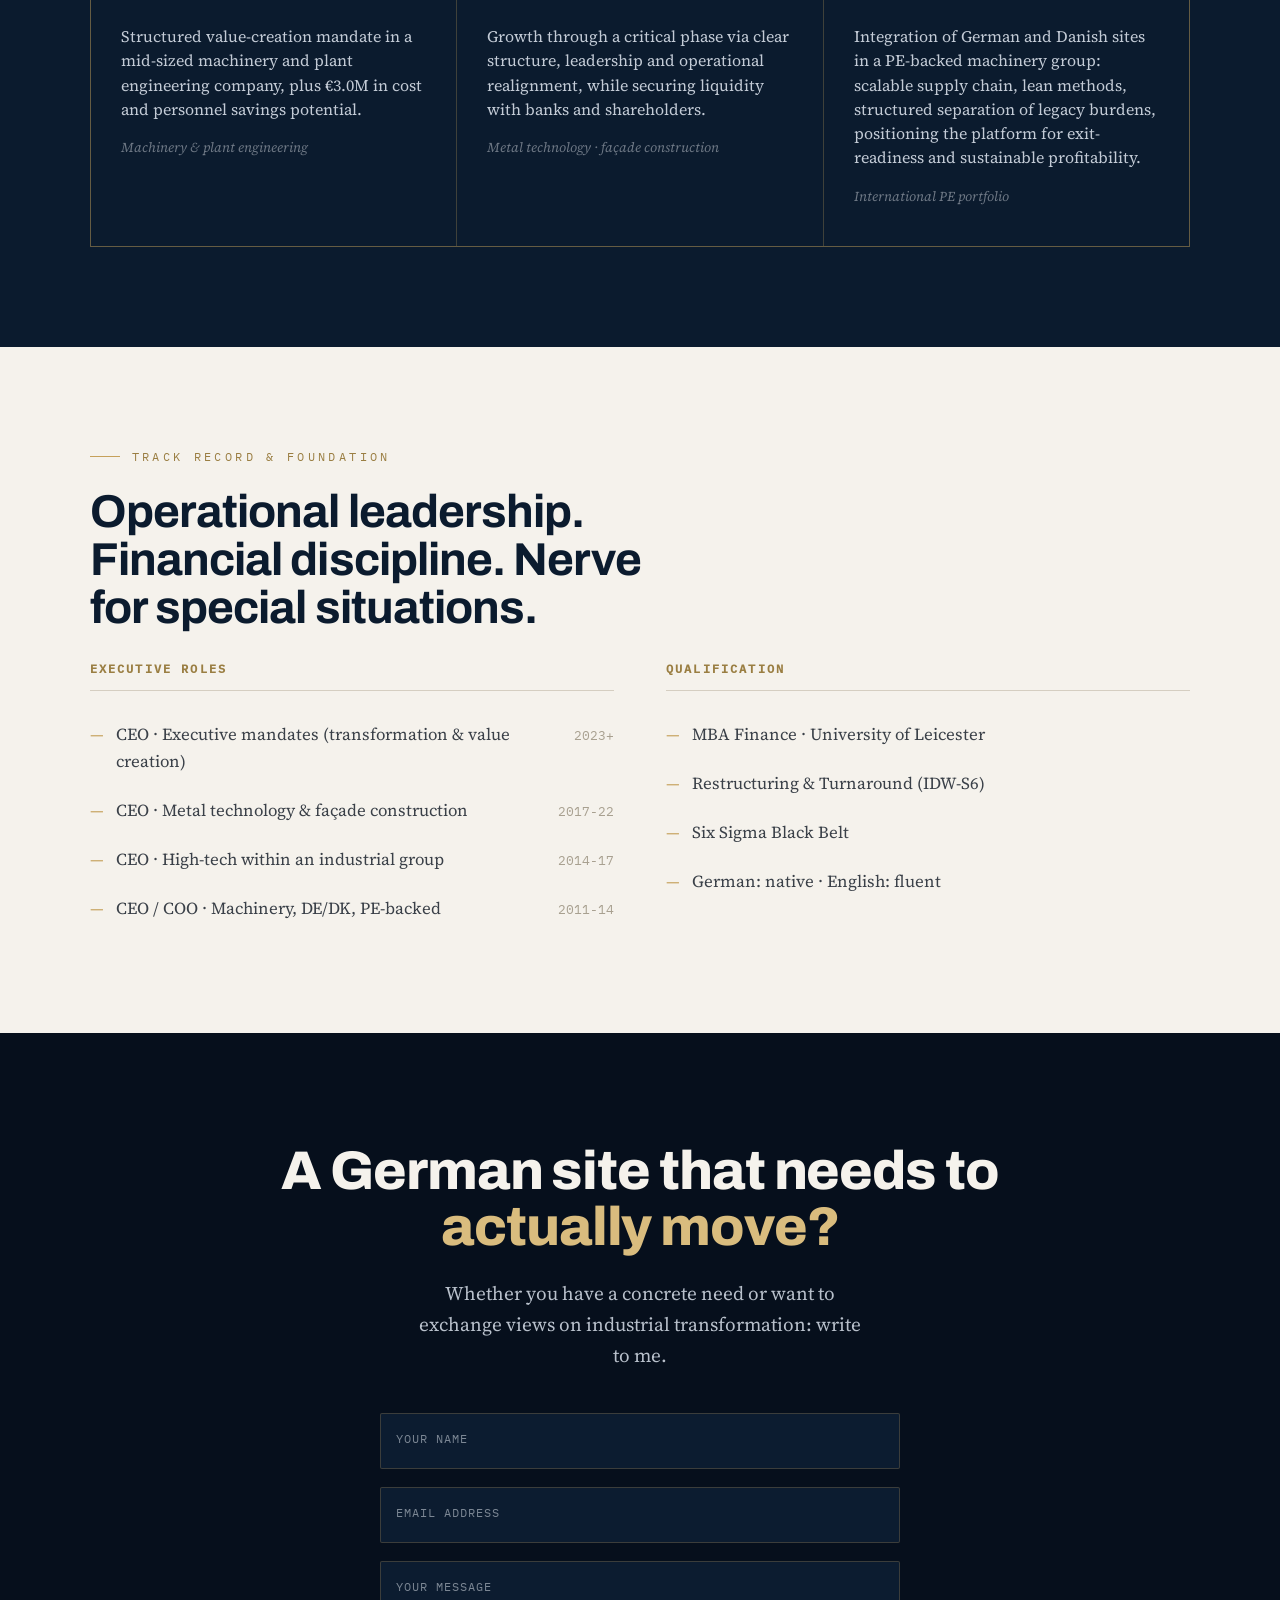
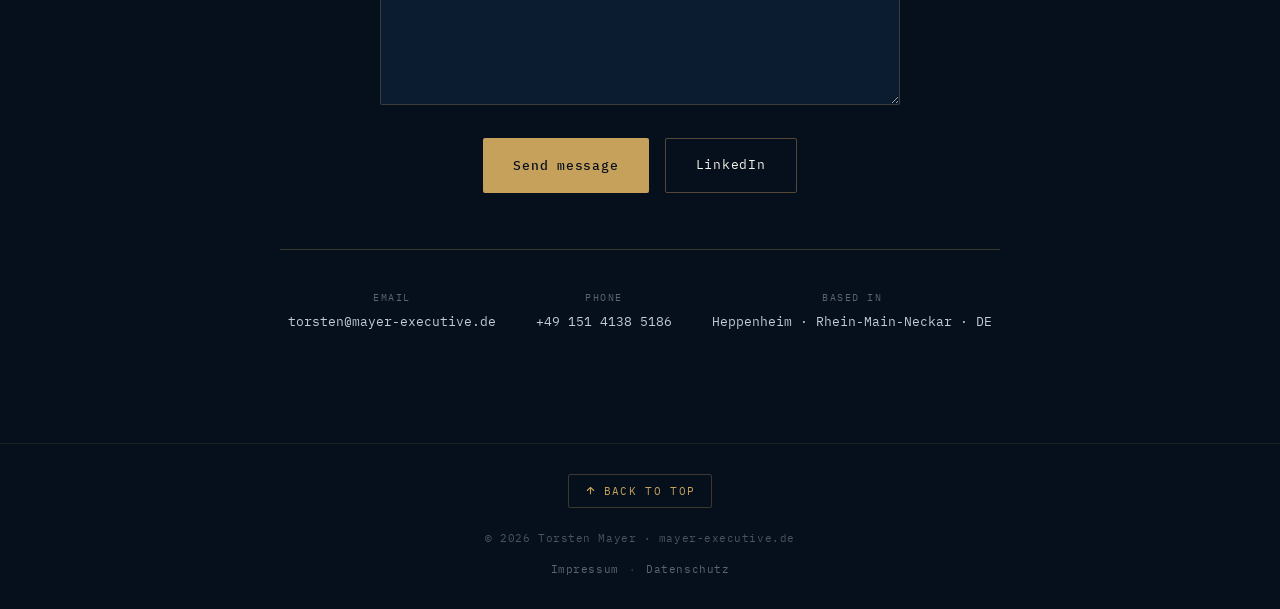
==== commit e034fd85: "Positionierung geweitet + Methodik-System ergänzt Co-Authored-By: Claude Opus 4.8 <noreply@anthropic" ====
--- a/index.html
+++ b/index.html
@@ -226,6 +226,22 @@
     font-size:0.9rem;color:#93A0AF;line-height:1.5;
   }
 
+  /* ---------- method / system (reuses .scard) ---------- */
+  .method{background:var(--navy);color:var(--paper)}
+  .method .sec-eyebrow{color:var(--gold)}
+  .method .sec-title{color:var(--paper)}
+  .method-lead{font-size:1.14rem;color:#B9C1CC;max-width:60ch;line-height:1.68;margin-top:10px}
+  .phase-grid{display:grid;grid-template-columns:repeat(3,1fr);gap:22px;margin-top:52px}
+  .principles{margin-top:54px;border-top:1px solid var(--line-dark);padding-top:32px}
+  .principles-label{font-family:'IBM Plex Mono',monospace;font-size:0.72rem;letter-spacing:0.18em;text-transform:uppercase;color:var(--gold);margin-bottom:20px}
+  .principles-grid{display:grid;grid-template-columns:repeat(4,1fr);gap:22px}
+  .principle{display:flex;gap:12px;align-items:baseline}
+  .principle .pn{font-family:'IBM Plex Mono',monospace;font-size:0.8rem;color:var(--gold);flex-shrink:0}
+  .principle .pt{font-family:'Archivo',sans-serif;font-weight:600;font-size:0.98rem;color:var(--paper);line-height:1.35}
+  .method-close{margin-top:38px;font-size:0.86rem;color:#8A93A0;font-style:italic}
+  @media(max-width:860px){.phase-grid{grid-template-columns:repeat(2,1fr)}.principles-grid{grid-template-columns:repeat(2,1fr)}}
+  @media(max-width:520px){.phase-grid{grid-template-columns:1fr}.principles-grid{grid-template-columns:1fr}}
+
   /* ---------- section base (light) ---------- */
   .sec{padding:100px 7vw}
   .sec-inner{max-width:1160px;margin:0 auto}
@@ -409,6 +425,12 @@
     html{scroll-behavior:auto}
   }
 </style>
+<!-- Privacy-friendly analytics by Plausible -->
+<script async src="https://plausible.io/js/pa-zeHV8d8W6oB7WSeSD67QY.js"></script>
+<script>
+  window.plausible=window.plausible||function(){(plausible.q=plausible.q||[]).push(arguments)},plausible.init=plausible.init||function(i){plausible.o=i||{}};
+  plausible.init()
+</script>
 </head>
 <body class="lang-en">
 
@@ -428,12 +450,12 @@
         <span data-lang="de">Torsten Mayer · CEO / Geschäftsführer</span>
       </div>
       <h1>
-        <span data-lang="en">I make German industrial operations <span class="hl">actually profitable.</span></span>
-        <span data-lang="de">Ich mache deutsche Industrie-Standorte <span class="hl">wirklich profitabel.</span></span>
+        <span data-lang="en">I make industrial companies profitable and <span class="hl">increase their value.</span></span>
+        <span data-lang="de">Ich mache Industrieunternehmen profitabel und <span class="hl">steigere ihren Wert.</span></span>
       </h1>
       <p class="hero-sub">
-        <span data-lang="en">Betriebsrat. Labour law. Bürokratie. The exact terrain where transformations fail, and where I deliver EBIT.</span>
-        <span data-lang="de">Betriebsrat. Arbeitsrecht. Bürokratie. Genau das Terrain, auf dem Transformationen scheitern, und auf dem ich EBIT liefere.</span>
+        <span data-lang="en">Restructuring, turnaround, value creation. With a system, not a deck, and with the operational grip that transformations really need. Including the German terrain, works council, labour law, bureaucracy, where many fail.</span>
+        <span data-lang="de">Restrukturierung, Turnaround, Wertsteigerung. Mit einem System, nicht mit Präsentationen, und mit dem operativen Zugriff, den Transformationen wirklich brauchen. Auch auf dem deutschen Terrain, Betriebsrat, Arbeitsrecht, Bürokratie, auf dem viele scheitern.</span>
       </p>
       <p class="hero-tag">
         <span data-lang="en">Built in industry. Tested in crisis. <span class="proven">Proven under pressure.</span></span>
@@ -452,7 +474,7 @@
     </div>
     <div class="hero-portrait">
       <div class="frame"></div>
-      <img src="[data-uri]" alt="Torsten Mayer">
+      <img src="hero-portrait.jpg" alt="Torsten Mayer">
       <div class="caption">
         <span data-lang="en">25 years of industrial leadership</span>
         <span data-lang="de">25 Jahre Führung in der Industrie</span>
@@ -468,7 +490,7 @@
 <section class="strip" id="terrain">
   <div class="strip-inner">
     <p class="strip-lead reveal">
-      <span data-lang="en">Foreign parent company, private equity or owner-led Mittelstand: when a site needs restructuring, turnaround or real operational leadership, I don't stand beside it with presentations. I<span class="em">take the wheel</span> as CEO/COO.</span>
+      <span data-lang="en">Foreign parent company, private equity or owner-led Mittelstand: when a site needs restructuring, turnaround or real operational leadership, I don't stand beside it with presentations. I <span class="em">take the wheel</span> as CEO/COO.</span>
       <span data-lang="de">Ob ausländische Konzernmutter, Private Equity oder inhabergeführter Mittelstand: Wenn ein Standort Restrukturierung, Turnaround oder echte operative Führung braucht, stehe ich nicht mit Präsentationen an der Seite, sondern als CEO/COO <span class="em">am Steuer</span>.</span>
     </p>
     <div class="strip-cards reveal">
@@ -499,7 +521,7 @@
 <!-- ===================== NICHE / POSITIONING ===================== -->
 <section class="sec niche" id="niche">
   <div class="sec-inner">
-    <div class="niche-grid">
+    <div class="niche-text">
       <div>
         <div class="sec-eyebrow reveal"><span data-lang="en">The difference</span><span data-lang="de">Der Unterschied</span></div>
         <h2 class="sec-title reveal">
@@ -515,37 +537,67 @@
           <p data-lang="de"><span class="strong">CFO-Denken, COO-Umsetzung:</span> MBA in Finance, IDW-S6-Restrukturierungsexpertise und belastbares Stakeholder-Management, verbunden mit der Hands-on-Erfahrung des Operators, fundiert durch Lean Management, Six Sigma und Prozessexzellenz bis auf den Shopfloor.</p>
         </div>
       </div>
-      <div class="niche-points reveal">
-        <div class="npoint">
-          <div class="ic">1</div>
-          <div>
-            <h4><span data-lang="en">Stabilise & take control</span><span data-lang="de">Stabilisieren & Kontrolle gewinnen</span></h4>
-            <p><span data-lang="en">Cash, transparency and decision rights first, before the daily business swallows the transformation.</span><span data-lang="de">Cash, Transparenz und Entscheidungswege zuerst, bevor das Tagesgeschäft die Transformation frisst.</span></p>
-          </div>
-        </div>
-        <div class="npoint">
-          <div class="ic">2</div>
-          <div>
-            <h4><span data-lang="en">Lift EBIT/EBITDA & working capital</span><span data-lang="de">EBIT/EBITDA & Working Capital heben</span></h4>
-            <p><span data-lang="en">Concrete levers from the value creation plan, not concepts: cost structure, procurement, WIP, project financing.</span><span data-lang="de">Konkrete Hebel aus dem Value-Creation-Plan statt Konzepte: Kostenstruktur, Einkauf, WIP, Projektfinanzierung.</span></p>
-          </div>
-        </div>
-        <div class="npoint">
-          <div class="ic">3</div>
-          <div>
-            <h4><span data-lang="en">Navigate the German system</span><span data-lang="de">Das deutsche System navigieren</span></h4>
-            <p><span data-lang="en">Works council, labour law and bureaucracy handled as a lever, not an obstacle.</span><span data-lang="de">Betriebsrat, Arbeitsrecht und Bürokratie als Hebel, nicht als Hindernis.</span></p>
-          </div>
-        </div>
-        <div class="npoint">
-          <div class="ic">4</div>
-          <div>
-            <h4><span data-lang="en">Report the parent trusts</span><span data-lang="de">Reporting, dem die Mutter vertraut</span></h4>
-            <p><span data-lang="en">Clear status, early warnings, no surprises: the basis for real room to act.</span><span data-lang="de">Klarer Status, frühe Warnung, keine Überraschungen: die Basis für echten Handlungsspielraum.</span></p>
-          </div>
-        </div>
-      </div>
-    </div>
+    </div>
+  </div>
+</section>
+
+<!-- ===================== METHOD / SYSTEM ===================== -->
+<section class="sec method" id="method">
+  <div class="sec-inner">
+    <div class="sec-eyebrow reveal"><span data-lang="en">My method</span><span data-lang="de">Meine Methodik</span></div>
+    <h2 class="sec-title reveal">
+      <span data-lang="en">A named system. Not improvisation.</span>
+      <span data-lang="de">Ein benanntes System. Keine Improvisation.</span>
+    </h2>
+    <p class="method-lead reveal">
+      <span data-lang="en">Six phases from first control to an organisation that steers its own performance. Behind it stands a detailed playbook I share in person.</span>
+      <span data-lang="de">Sechs Phasen von der ersten Kontrolle bis zu einer Organisation, die ihre Leistung selbst steuert. Dahinter steht ein ausführliches Playbook, das ich im persönlichen Gespräch teile.</span>
+    </p>
+    <div class="phase-grid">
+      <div class="scard reveal">
+        <div class="ghost">01</div>
+        <div class="t"><span data-lang="en">Gain control</span><span data-lang="de">Kontrolle gewinnen</span></div>
+        <div class="d"><span data-lang="en">Understand the real situation, secure liquidity, establish access.</span><span data-lang="de">Lage klären, Liquidität sichern, Zugriff herstellen.</span></div>
+      </div>
+      <div class="scard reveal">
+        <div class="ghost">02</div>
+        <div class="t"><span data-lang="en">Quick wins</span><span data-lang="de">Quick Wins</span></div>
+        <div class="d"><span data-lang="en">Fast, low-risk measures with immediate effect.</span><span data-lang="de">Schnelle, risikoarme Maßnahmen mit sofortiger Wirkung.</span></div>
+      </div>
+      <div class="scard reveal">
+        <div class="ghost">03</div>
+        <div class="t"><span data-lang="en">Value levers</span><span data-lang="de">Werthebel</span></div>
+        <div class="d"><span data-lang="en">The big EBIT and cash levers, prioritised and implemented.</span><span data-lang="de">Die großen EBIT- und Cash-Hebel, priorisiert und umgesetzt.</span></div>
+      </div>
+      <div class="scard reveal">
+        <div class="ghost">04</div>
+        <div class="t"><span data-lang="en">Build the future</span><span data-lang="de">Zukunft bauen</span></div>
+        <div class="d"><span data-lang="en">Align business and organisation against the future, not around people.</span><span data-lang="de">Geschäft und Organisation gegen die Zukunft ausrichten, nicht um Personen herum.</span></div>
+      </div>
+      <div class="scard reveal">
+        <div class="ghost">05</div>
+        <div class="t"><span data-lang="en">Execute & scale</span><span data-lang="de">Umsetzen & skalieren</span></div>
+        <div class="d"><span data-lang="en">Push it through, learn in the doing, transfer the effect.</span><span data-lang="de">Durchziehen, im Tun lernen, Wirkung übertragen.</span></div>
+      </div>
+      <div class="scard reveal">
+        <div class="ghost">06</div>
+        <div class="t"><span data-lang="en">Anchor performance</span><span data-lang="de">Leistung verankern</span></div>
+        <div class="d"><span data-lang="en">An organisation that steers itself, without permanent special intervention.</span><span data-lang="de">Eine Organisation, die sich selbst steuert, ohne dauernde Sondereingriffe.</span></div>
+      </div>
+    </div>
+    <div class="principles reveal">
+      <div class="principles-label"><span data-lang="en">The four principles</span><span data-lang="de">Die vier Prinzipien</span></div>
+      <div class="principles-grid">
+        <div class="principle"><span class="pn">01</span><span class="pt"><span data-lang="en">No cash, no future.</span><span data-lang="de">Ohne Cash keine Zukunft.</span></span></div>
+        <div class="principle"><span class="pn">02</span><span class="pt"><span data-lang="en">Result before concept.</span><span data-lang="de">Ergebnis vor Konzept.</span></span></div>
+        <div class="principle"><span class="pn">03</span><span class="pt"><span data-lang="en">Execution creates insight.</span><span data-lang="de">Umsetzung schafft Erkenntnis.</span></span></div>
+        <div class="principle"><span class="pn">04</span><span class="pt"><span data-lang="en">Only realised value counts.</span><span data-lang="de">Nur umgesetzter Wert zählt.</span></span></div>
+      </div>
+    </div>
+    <p class="method-close reveal">
+      <span data-lang="en">Leadership shown under real pressure, not in interviews.</span>
+      <span data-lang="de">Führung zeigt sich unter echter Last, nicht im Interview.</span>
+    </p>
   </div>
 </section>
 
